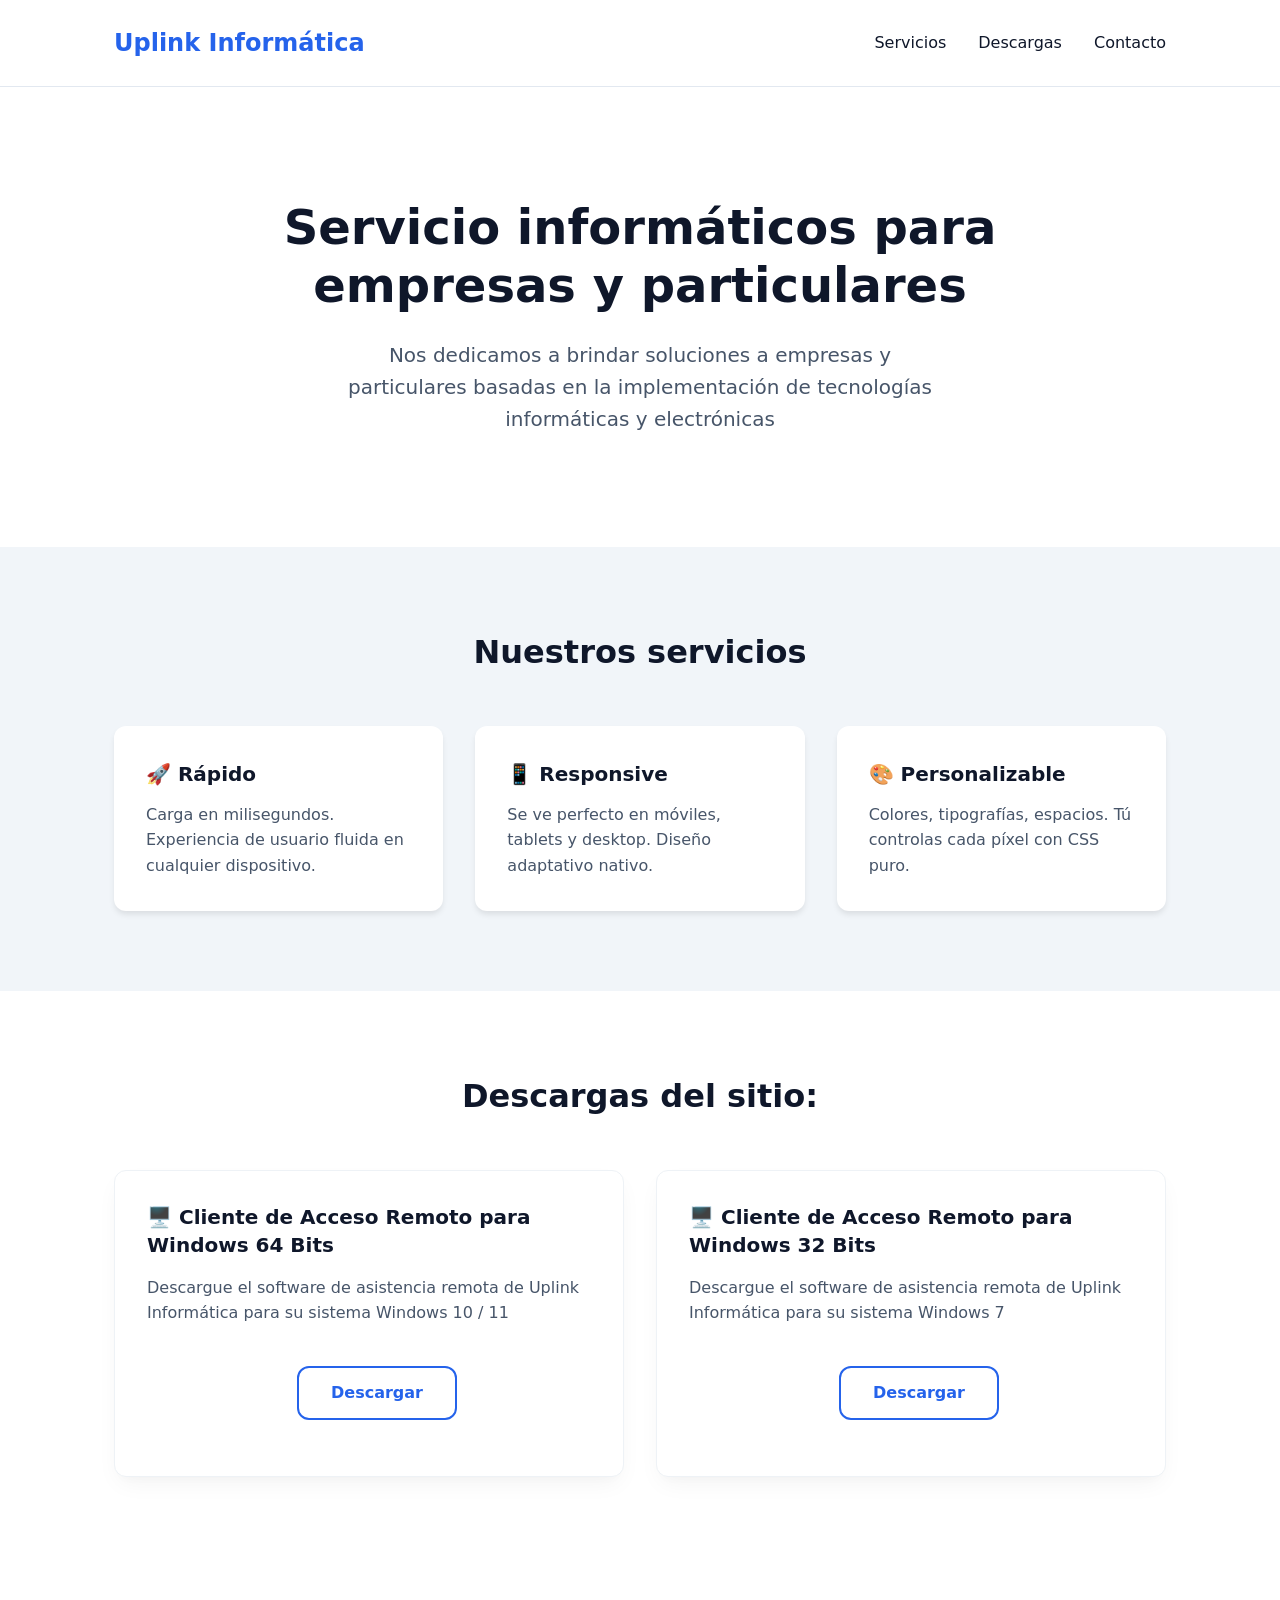
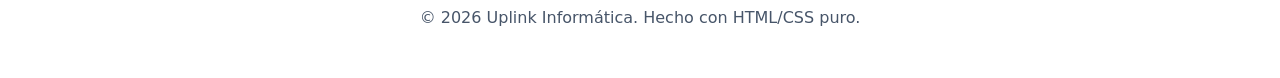
==== index.html @ 797da5a6 "Update index.html cambios sobre las cards en descargas para que destaquen en el fondo blanco" ====
<!DOCTYPE html>
<html lang="es">
<head>
    <meta charset="UTF-8">
    <meta name="viewport" content="width=device-width, initial-scale=1.0">
    <title>Uplink Informática · Landing</title>
    <style>
        /* ===== VARIABLES ===== */
        :root {
            --primary: #2563eb;
            --primary-dark: #1d4ed8;
            --bg: #ffffff;
            --text: #0f172a;
            --text-light: #475569;
            --gray-light: #f1f5f9;
            --azulado-suave: #fafafc; /* Gris azulado sutil */
            --shadow: 0 4px 6px -1px rgb(0 0 0 / 0.1);
            --radius: 12px;
        }

        /* ===== RESET BASE ===== */
        * {
            margin: 0;
            padding: 0;
            box-sizing: border-box;
        }

        body {
            font-family: system-ui, -apple-system, 'Segoe UI', Roboto, sans-serif;
            line-height: 1.6;
            color: var(--text);
            background: var(--bg);
        }

        /* ===== LAYOUT ===== */
        .container {
            max-width: 1100px;
            margin: 0 auto;
            padding: 0 24px;
        }

        /* ===== HEADER ===== */
        header {
            padding: 24px 0;
            border-bottom: 1px solid #e2e8f0;
            margin-bottom: 64px;
        }

        nav {
            display: flex;
            justify-content: space-between;
            align-items: center;
        }

        .logo {
            font-size: 1.5rem;
            font-weight: 700;
            color: var(--primary);
            text-decoration: none;
        }

        .nav-links {
            display: flex;
            gap: 32px;
        }

        .nav-links a {
            text-decoration: none;
            color: var(--text);
            font-weight: 500;
        }

        .nav-links a:hover {
            color: var(--primary);
        }

        /* ===== HERO ===== */
        .hero {
            text-align: center;
            padding: 48px 0 80px;
        }

        .hero h1 {
            font-size: 3rem;
            font-weight: 700;
            line-height: 1.2;
            margin-bottom: 24px;
            max-width: 800px;
            margin-left: auto;
            margin-right: auto;
        }

        .hero p {
            font-size: 1.25rem;
            color: var(--text-light);
            max-width: 600px;
            margin: 0 auto 32px;
        }

        /* ===== BOTONES ===== */
        .btn {
            display: inline-block;
            padding: 12px 32px;
            background: var(--primary);
            color: white;
            text-decoration: none;
            border-radius: var(--radius);
            font-weight: 600;
            transition: all 0.2s;
            border: none;
            cursor: pointer;
        }

        .btn:hover {
            background: var(--primary-dark);
            transform: translateY(-2px);
            box-shadow: var(--shadow);
        }

        .btn-outline {
            background: transparent;
            color: var(--primary);
            border: 2px solid var(--primary);
            margin-left: 16px;
        }

        .btn-outline:hover {
            background: var(--primary);
            color: white;
        }

        /* ===== SERVICIOS ===== */
        .services {
            padding: 80px 0;
            background: var(--gray-light);
        }

        .section-title {
            text-align: center;
            font-size: 2rem;
            margin-bottom: 48px;
        }

        .grid {
            display: grid;
            grid-template-columns: repeat(auto-fit, minmax(280px, 1fr));
            gap: 32px;
        }

        .card {
            background: white;
            padding: 32px;
            border-radius: var(--radius);
            box-shadow: var(--shadow);
        }

        .card h3 {
            margin-bottom: 12px;
            font-size: 1.25rem;
        }

        .card p {
            color: var(--text-light);
        }

        /* ===== DESCARGAS ===== */
        .downloads {
            padding: 80px 0;
            background: var(--bg);
        }
        
        .downloads .card {
            background: white;
            padding: 32px;
            border-radius: var(--radius);
            box-shadow: 0 10px 25px -5px rgba(0,0,0,0.05), 0 8px 10px -6px rgba(0,0,0,0.02);
            display: flex;
            flex-direction: column;
            height: 100%;
            border: 1px solid #eef2f6;  /* Borde sutil que las hace "existir" */
            transition: all 0.2s ease;
        }
        
        .downloads .card:hover {
            border-color: var(--primary);
            box-shadow: 0 20px 30px -10px rgba(37,99,235,0.1);
        }
        
        .downloads .grid {
            display: grid;
            grid-template-columns: repeat(auto-fit, minmax(300px, 1fr));
            gap: 32px;
        }
        
        .downloads .card h3 {
            margin-bottom: 16px;
            font-size: 1.25rem;
            line-height: 1.4;
        }
        
        .downloads .card p {
            color: var(--text-light);
            margin-bottom: 24px;
            flex-grow: 1;
        }
        
        /* ===== CONTENEDOR DEL BOTÓN ===== */
        .downloads .btn-wrapper {
            text-align: center;
            margin-top: auto;
            padding-top: 16px;
        }
        
        .downloads .btn-wrapper .btn {
            min-width: 160px; /* Ancho mínimo para que no sean demasiado estrechos */
        }
        
        /* Versión móvil */
        @media (max-width: 640px) {
            .downloads .btn-wrapper .btn {
                min-width: 140px;
                padding: 12px 24px;
            }
        }

        /* ===== FOOTER ===== */
        footer {
            text-align: center;
            padding: 48px 0;
            color: var(--text-light);
        }

        /* ===== MOBILE ===== */
        @media (max-width: 640px) {
            .hero h1 {
                font-size: 2rem;
            }
            
            .nav-links {
                display: none; /* En móvil: menú hamburguesa sería lo ideal */
            }
            
            .btn-outline {
                margin-left: 0;
                margin-top: 16px;
            }
        }
    </style>
</head>
<body>
    <header>
        <div class="container">
            <nav>
                <a href="/" class="logo">Uplink Informática</a>
                <div class="nav-links">
                    <a href="#services">Servicios</a>
                    <a href="#downloads">Descargas</a>
                    <a href="#contacto">Contacto</a>
                </div>
            </nav>
        </div>
    </header>

    <main>
        <section class="hero">
            <div class="container">
                <h1>Servicio informáticos para empresas y particulares</h1>
                <p>Nos dedicamos a brindar soluciones a empresas y particulares basadas en la implementación de tecnologías informáticas y electrónicas</p>
            </div>
        </section>

        <section class="services" id="services">
            <div class="container">
                <h2 class="section-title">Nuestros servicios</h2>
                <div class="grid">
                    <div class="card">
                        <h3>🚀 Rápido</h3>
                        <p>Carga en milisegundos. Experiencia de usuario fluida en cualquier dispositivo.</p>
                    </div>
                    <div class="card">
                        <h3>📱 Responsive</h3>
                        <p>Se ve perfecto en móviles, tablets y desktop. Diseño adaptativo nativo.</p>
                    </div>
                    <div class="card">
                        <h3>🎨 Personalizable</h3>
                        <p>Colores, tipografías, espacios. Tú controlas cada píxel con CSS puro.</p>
                    </div>
                </div>
            </div>
        </section>

        <section class="downloads" id="downloads">
            <div class="container">
                <h2 class="section-title">Descargas del sitio:</h2>
                <div class="grid">
                    <div class="card">
                        <h3>🖥️ Cliente de Acceso Remoto para Windows 64 Bits</h3>
                        <p>Descargue el software de asistencia remota de Uplink Informática para su sistema Windows 10 / 11</p>
                        <div class="btn-wrapper">
                            <a href="https://mc.uplink.com.ar/meshagents?id=4&meshid=NOhzCdU2oKswG6fxusNjYr7K4dWt4@VfpydMK@d0$UsxfSJTeT52v$e90aMomnVT&installflags=2" class="btn btn-outline">Descargar</a></p>
                        </div>
                    </div>
                    <div class="card">
                        <h3>🖥️ Cliente de Acceso Remoto para Windows 32 Bits</h3>
                        <p>Descargue el software de asistencia remota de Uplink Informática para su sistema Windows 7</p>
                        <div class="btn-wrapper">
                            <a href="https://mc.uplink.com.ar/meshagents?id=3&meshid=NOhzCdU2oKswG6fxusNjYr7K4dWt4@VfpydMK@d0$UsxfSJTeT52v$e90aMomnVT&installflags=2" class="btn btn-outline">Descargar</a></p>
                        </div>
                    </div>
                </div>
            </div>
        </section>
        
    </main>

    <footer>
        <div class="container">
            <p>© 2026 Uplink Informática. Hecho con HTML/CSS puro.</p>
        </div>
    </footer>

    <script>
        // JavaScript mínimo para interacciones
        console.log('Landing page cargada correctamente');
        
        // Ejemplo: smooth scroll para enlaces internos
        document.querySelectorAll('a[href^="#"]').forEach(anchor => {
            anchor.addEventListener('click', function (e) {
                e.preventDefault();
                const target = document.querySelector(this.getAttribute('href'));
                if (target) {
                    target.scrollIntoView({
                        behavior: 'smooth'
                    });
                }
            });
        });
    </script>
</body>

</html>
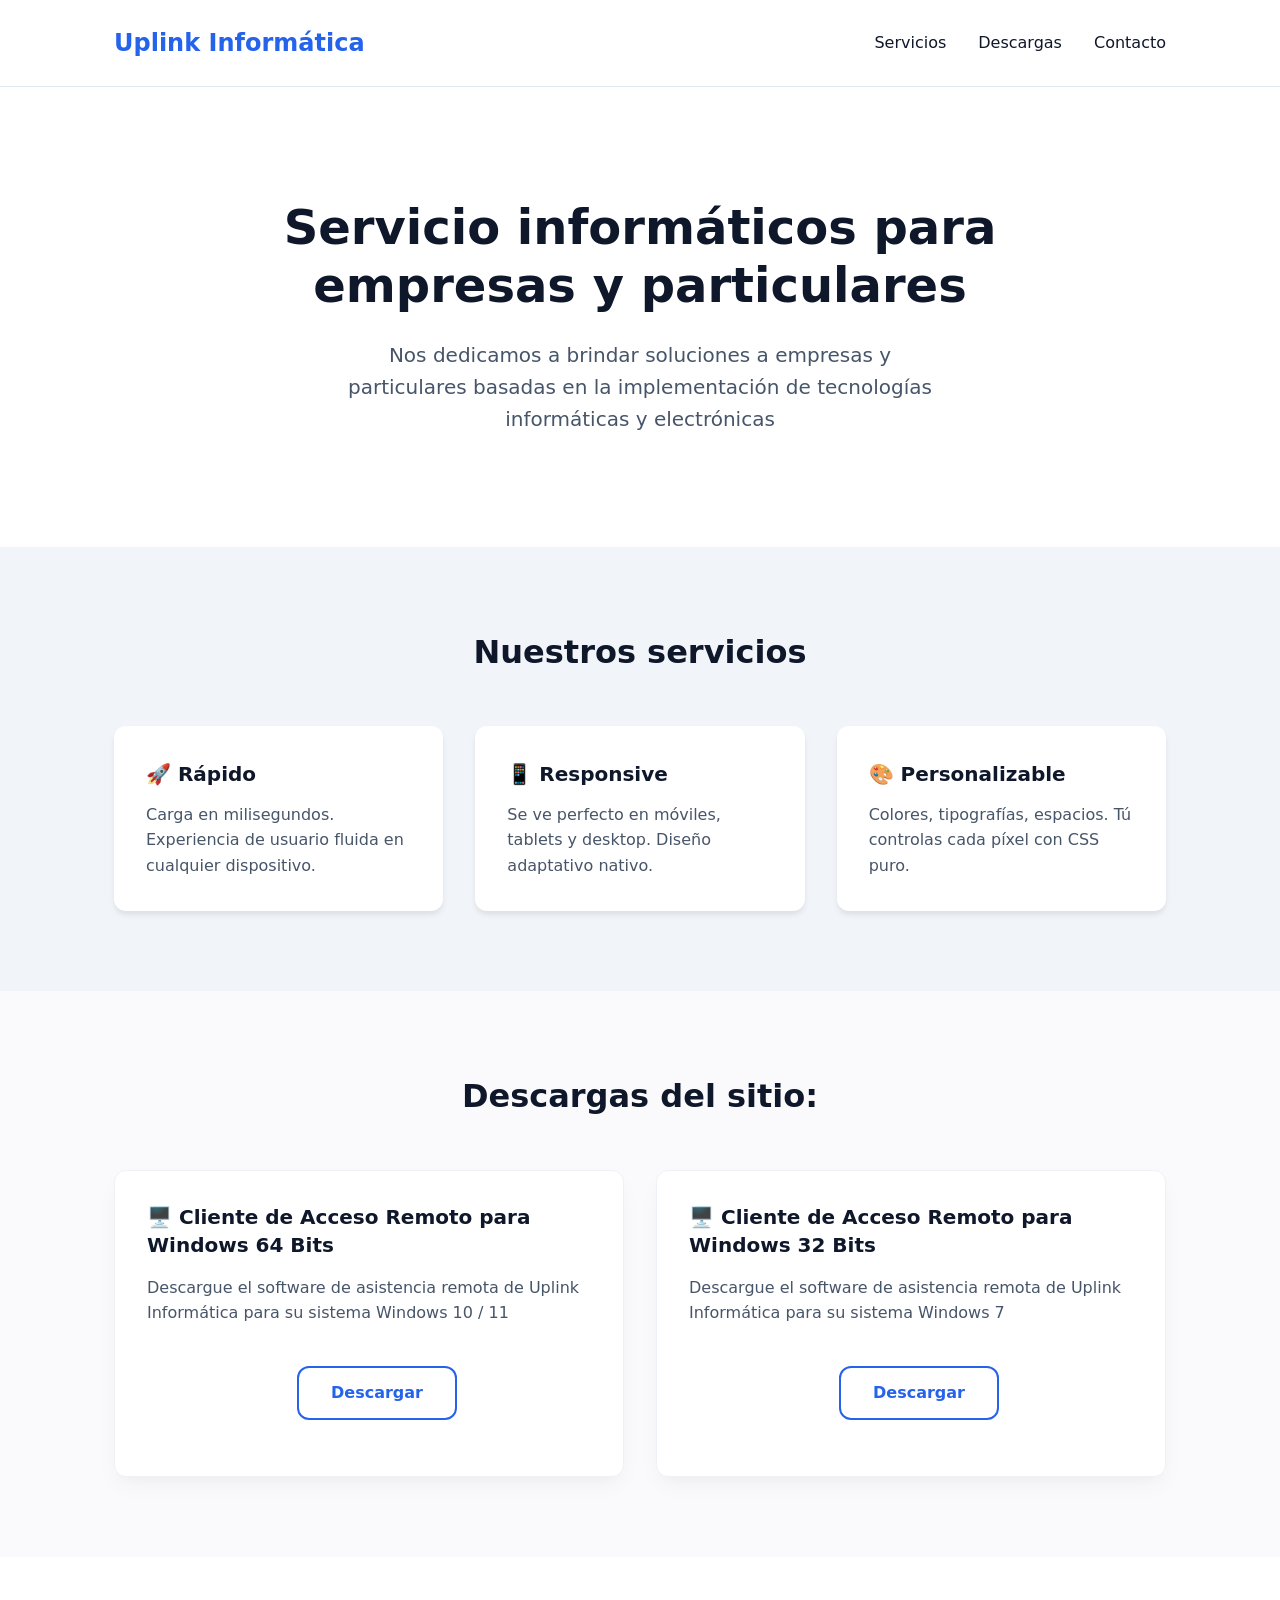
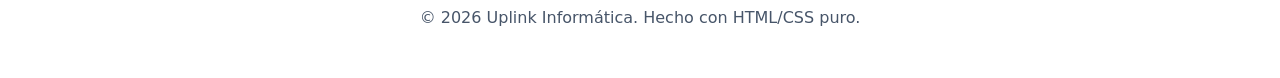
==== commit 48c845fa: "Update index.html cambio en el bg de la parte de descargas" ====
--- a/index.html
+++ b/index.html
@@ -166,7 +166,7 @@
         /* ===== DESCARGAS ===== */
         .downloads {
             padding: 80px 0;
-            background: var(--bg);
+            background: var(--azulado-suave);
         }
         
         .downloads .card {
@@ -346,3 +346,4 @@
 
 
 
+
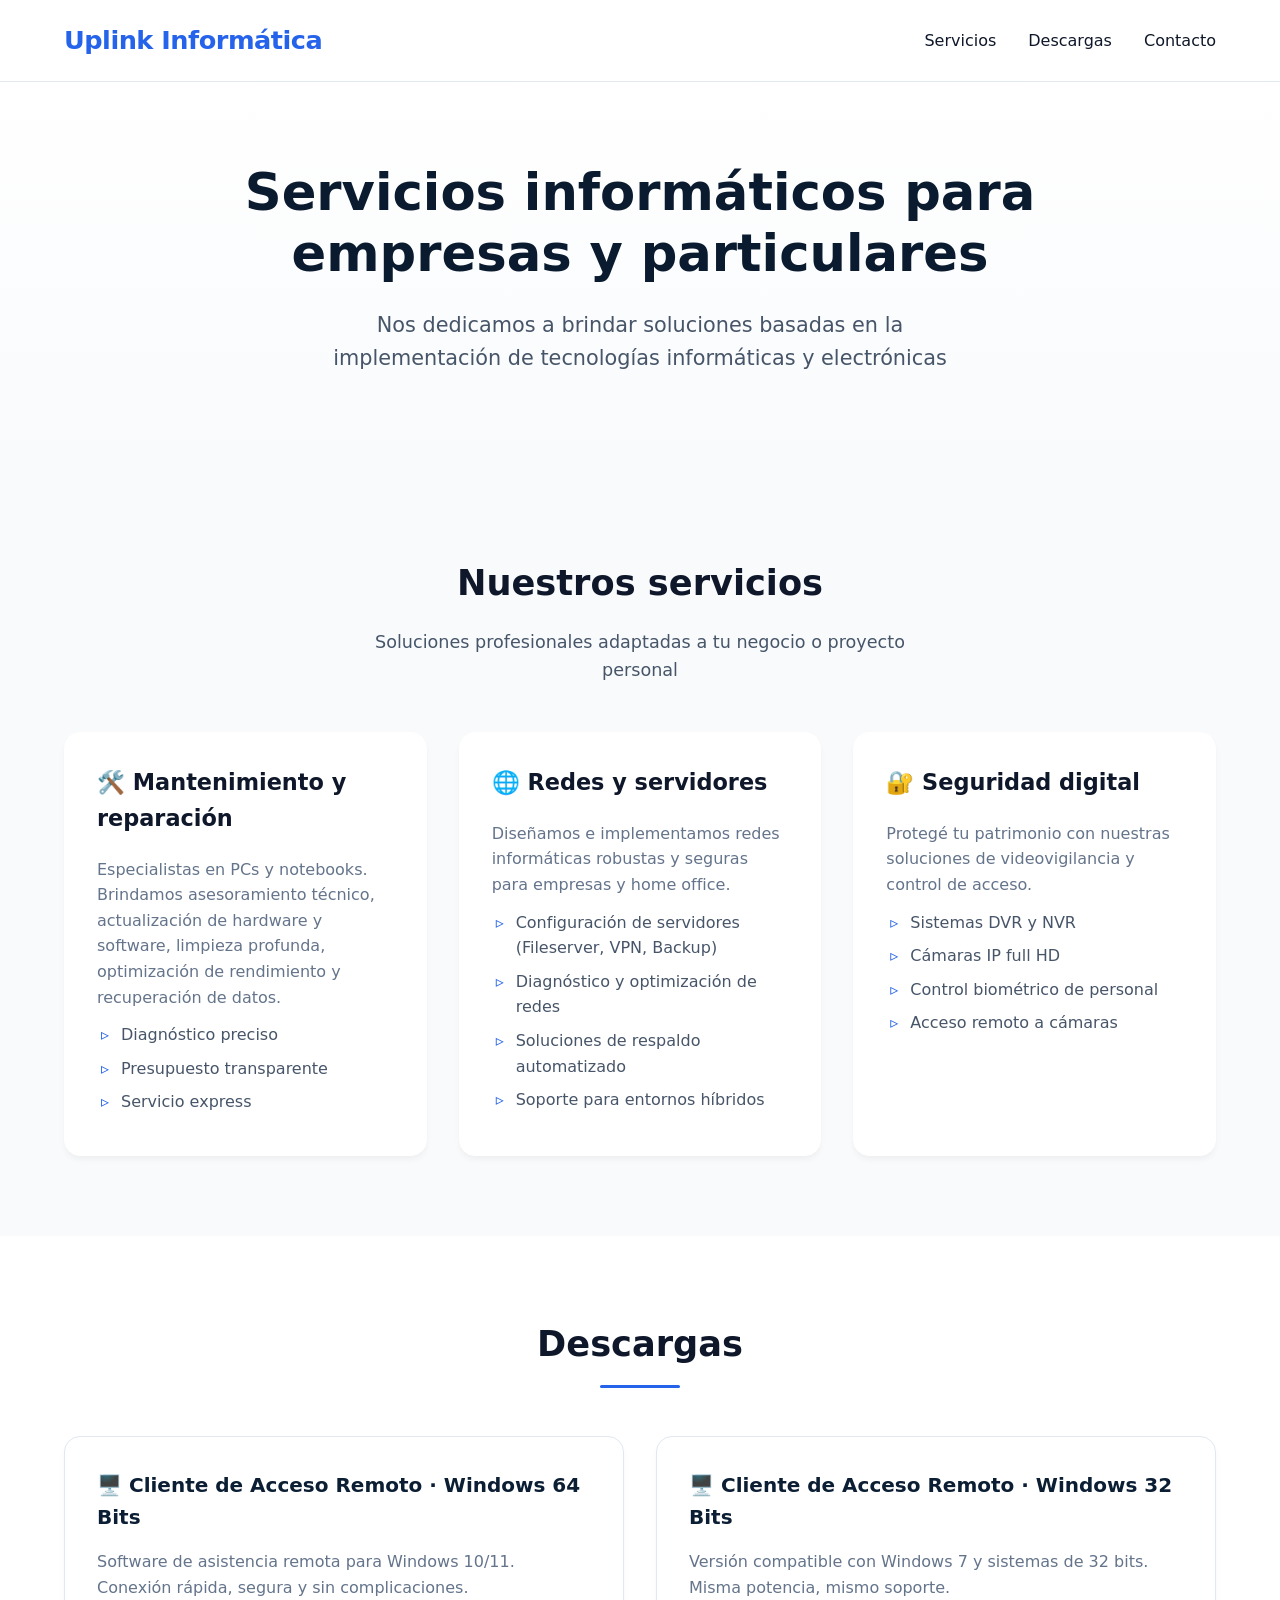
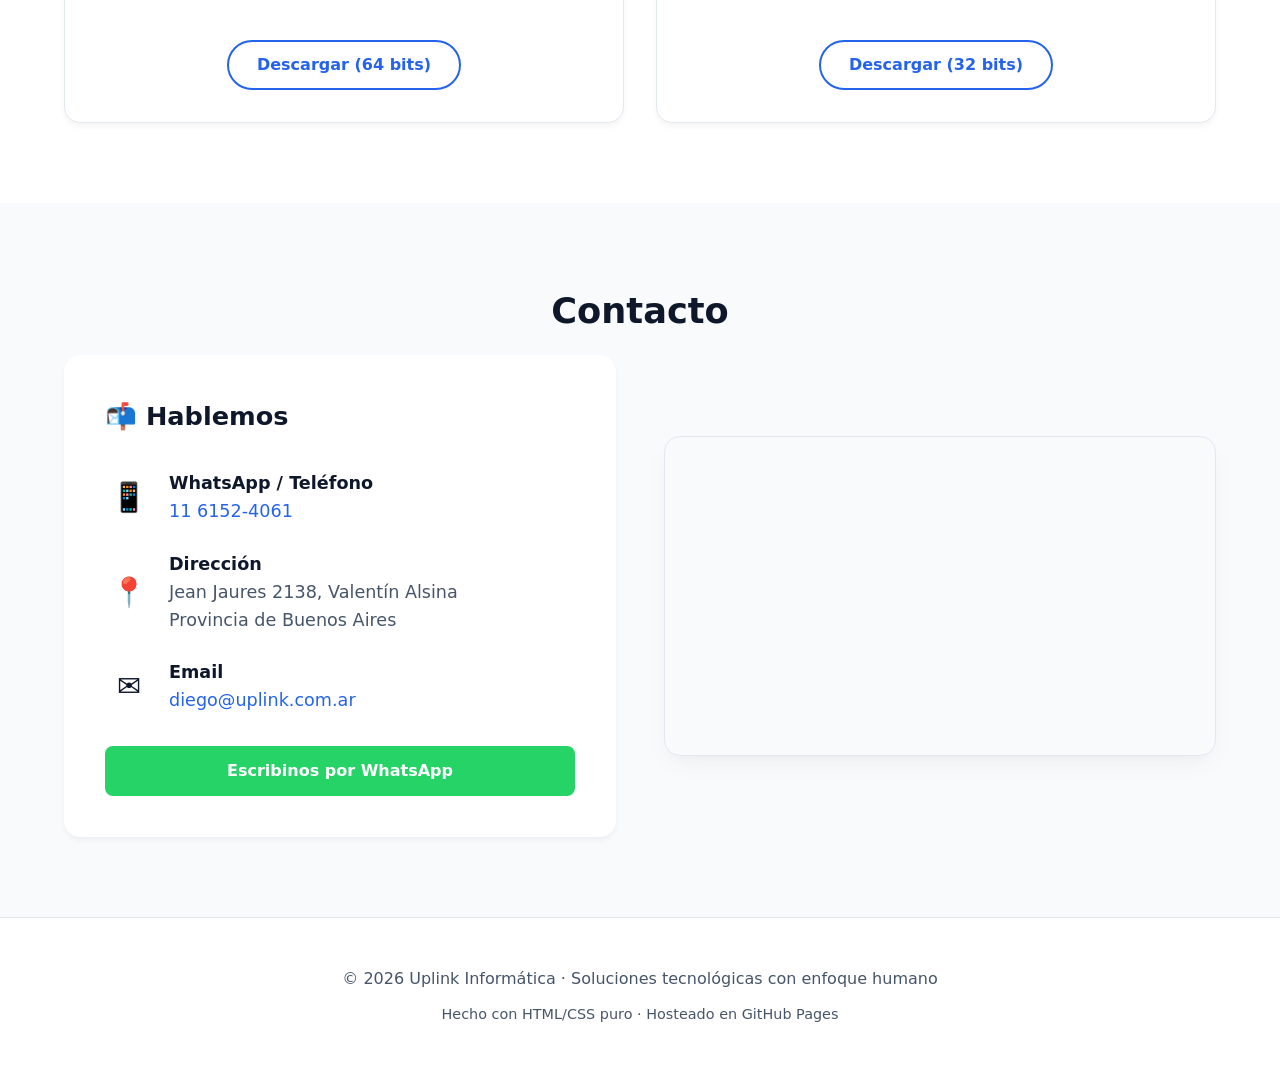
==== commit 4a6283f6: "Add files via upload" ====
--- a/index.html
+++ b/index.html
@@ -1,349 +1,600 @@
-<!DOCTYPE html>
-<html lang="es">
-<head>
-    <meta charset="UTF-8">
-    <meta name="viewport" content="width=device-width, initial-scale=1.0">
-    <title>Uplink Informática · Landing</title>
-    <style>
-        /* ===== VARIABLES ===== */
-        :root {
-            --primary: #2563eb;
-            --primary-dark: #1d4ed8;
-            --bg: #ffffff;
-            --text: #0f172a;
-            --text-light: #475569;
-            --gray-light: #f1f5f9;
-            --azulado-suave: #fafafc; /* Gris azulado sutil */
-            --shadow: 0 4px 6px -1px rgb(0 0 0 / 0.1);
-            --radius: 12px;
-        }
-
-        /* ===== RESET BASE ===== */
-        * {
-            margin: 0;
-            padding: 0;
-            box-sizing: border-box;
-        }
-
-        body {
-            font-family: system-ui, -apple-system, 'Segoe UI', Roboto, sans-serif;
-            line-height: 1.6;
-            color: var(--text);
-            background: var(--bg);
-        }
-
-        /* ===== LAYOUT ===== */
-        .container {
-            max-width: 1100px;
-            margin: 0 auto;
-            padding: 0 24px;
-        }
-
-        /* ===== HEADER ===== */
-        header {
-            padding: 24px 0;
-            border-bottom: 1px solid #e2e8f0;
-            margin-bottom: 64px;
-        }
-
-        nav {
-            display: flex;
-            justify-content: space-between;
-            align-items: center;
-        }
-
-        .logo {
-            font-size: 1.5rem;
-            font-weight: 700;
-            color: var(--primary);
-            text-decoration: none;
-        }
-
-        .nav-links {
-            display: flex;
-            gap: 32px;
-        }
-
-        .nav-links a {
-            text-decoration: none;
-            color: var(--text);
-            font-weight: 500;
-        }
-
-        .nav-links a:hover {
-            color: var(--primary);
-        }
-
-        /* ===== HERO ===== */
-        .hero {
-            text-align: center;
-            padding: 48px 0 80px;
-        }
-
-        .hero h1 {
-            font-size: 3rem;
-            font-weight: 700;
-            line-height: 1.2;
-            margin-bottom: 24px;
-            max-width: 800px;
-            margin-left: auto;
-            margin-right: auto;
-        }
-
-        .hero p {
-            font-size: 1.25rem;
-            color: var(--text-light);
-            max-width: 600px;
-            margin: 0 auto 32px;
-        }
-
-        /* ===== BOTONES ===== */
-        .btn {
-            display: inline-block;
-            padding: 12px 32px;
-            background: var(--primary);
-            color: white;
-            text-decoration: none;
-            border-radius: var(--radius);
-            font-weight: 600;
-            transition: all 0.2s;
-            border: none;
-            cursor: pointer;
-        }
-
-        .btn:hover {
-            background: var(--primary-dark);
-            transform: translateY(-2px);
-            box-shadow: var(--shadow);
-        }
-
-        .btn-outline {
-            background: transparent;
-            color: var(--primary);
-            border: 2px solid var(--primary);
-            margin-left: 16px;
-        }
-
-        .btn-outline:hover {
-            background: var(--primary);
-            color: white;
-        }
-
-        /* ===== SERVICIOS ===== */
-        .services {
-            padding: 80px 0;
-            background: var(--gray-light);
-        }
-
-        .section-title {
-            text-align: center;
-            font-size: 2rem;
-            margin-bottom: 48px;
-        }
-
-        .grid {
-            display: grid;
-            grid-template-columns: repeat(auto-fit, minmax(280px, 1fr));
-            gap: 32px;
-        }
-
-        .card {
-            background: white;
-            padding: 32px;
-            border-radius: var(--radius);
-            box-shadow: var(--shadow);
-        }
-
-        .card h3 {
-            margin-bottom: 12px;
-            font-size: 1.25rem;
-        }
-
-        .card p {
-            color: var(--text-light);
-        }
-
-        /* ===== DESCARGAS ===== */
-        .downloads {
-            padding: 80px 0;
-            background: var(--azulado-suave);
-        }
-        
-        .downloads .card {
-            background: white;
-            padding: 32px;
-            border-radius: var(--radius);
-            box-shadow: 0 10px 25px -5px rgba(0,0,0,0.05), 0 8px 10px -6px rgba(0,0,0,0.02);
-            display: flex;
-            flex-direction: column;
-            height: 100%;
-            border: 1px solid #eef2f6;  /* Borde sutil que las hace "existir" */
-            transition: all 0.2s ease;
-        }
-        
-        .downloads .card:hover {
-            border-color: var(--primary);
-            box-shadow: 0 20px 30px -10px rgba(37,99,235,0.1);
-        }
-        
-        .downloads .grid {
-            display: grid;
-            grid-template-columns: repeat(auto-fit, minmax(300px, 1fr));
-            gap: 32px;
-        }
-        
-        .downloads .card h3 {
-            margin-bottom: 16px;
-            font-size: 1.25rem;
-            line-height: 1.4;
-        }
-        
-        .downloads .card p {
-            color: var(--text-light);
-            margin-bottom: 24px;
-            flex-grow: 1;
-        }
-        
-        /* ===== CONTENEDOR DEL BOTÓN ===== */
-        .downloads .btn-wrapper {
-            text-align: center;
-            margin-top: auto;
-            padding-top: 16px;
-        }
-        
-        .downloads .btn-wrapper .btn {
-            min-width: 160px; /* Ancho mínimo para que no sean demasiado estrechos */
-        }
-        
-        /* Versión móvil */
-        @media (max-width: 640px) {
-            .downloads .btn-wrapper .btn {
-                min-width: 140px;
-                padding: 12px 24px;
-            }
-        }
-
-        /* ===== FOOTER ===== */
-        footer {
-            text-align: center;
-            padding: 48px 0;
-            color: var(--text-light);
-        }
-
-        /* ===== MOBILE ===== */
-        @media (max-width: 640px) {
-            .hero h1 {
-                font-size: 2rem;
-            }
-            
-            .nav-links {
-                display: none; /* En móvil: menú hamburguesa sería lo ideal */
-            }
-            
-            .btn-outline {
-                margin-left: 0;
-                margin-top: 16px;
-            }
-        }
-    </style>
-</head>
-<body>
-    <header>
-        <div class="container">
-            <nav>
-                <a href="/" class="logo">Uplink Informática</a>
-                <div class="nav-links">
-                    <a href="#services">Servicios</a>
-                    <a href="#downloads">Descargas</a>
-                    <a href="#contacto">Contacto</a>
-                </div>
-            </nav>
-        </div>
-    </header>
-
-    <main>
-        <section class="hero">
-            <div class="container">
-                <h1>Servicio informáticos para empresas y particulares</h1>
-                <p>Nos dedicamos a brindar soluciones a empresas y particulares basadas en la implementación de tecnologías informáticas y electrónicas</p>
-            </div>
-        </section>
-
-        <section class="services" id="services">
-            <div class="container">
-                <h2 class="section-title">Nuestros servicios</h2>
-                <div class="grid">
-                    <div class="card">
-                        <h3>🚀 Rápido</h3>
-                        <p>Carga en milisegundos. Experiencia de usuario fluida en cualquier dispositivo.</p>
-                    </div>
-                    <div class="card">
-                        <h3>📱 Responsive</h3>
-                        <p>Se ve perfecto en móviles, tablets y desktop. Diseño adaptativo nativo.</p>
-                    </div>
-                    <div class="card">
-                        <h3>🎨 Personalizable</h3>
-                        <p>Colores, tipografías, espacios. Tú controlas cada píxel con CSS puro.</p>
-                    </div>
-                </div>
-            </div>
-        </section>
-
-        <section class="downloads" id="downloads">
-            <div class="container">
-                <h2 class="section-title">Descargas del sitio:</h2>
-                <div class="grid">
-                    <div class="card">
-                        <h3>🖥️ Cliente de Acceso Remoto para Windows 64 Bits</h3>
-                        <p>Descargue el software de asistencia remota de Uplink Informática para su sistema Windows 10 / 11</p>
-                        <div class="btn-wrapper">
-                            <a href="https://mc.uplink.com.ar/meshagents?id=4&meshid=NOhzCdU2oKswG6fxusNjYr7K4dWt4@VfpydMK@d0$UsxfSJTeT52v$e90aMomnVT&installflags=2" class="btn btn-outline">Descargar</a></p>
-                        </div>
-                    </div>
-                    <div class="card">
-                        <h3>🖥️ Cliente de Acceso Remoto para Windows 32 Bits</h3>
-                        <p>Descargue el software de asistencia remota de Uplink Informática para su sistema Windows 7</p>
-                        <div class="btn-wrapper">
-                            <a href="https://mc.uplink.com.ar/meshagents?id=3&meshid=NOhzCdU2oKswG6fxusNjYr7K4dWt4@VfpydMK@d0$UsxfSJTeT52v$e90aMomnVT&installflags=2" class="btn btn-outline">Descargar</a></p>
-                        </div>
-                    </div>
-                </div>
-            </div>
-        </section>
-        
-    </main>
-
-    <footer>
-        <div class="container">
-            <p>© 2026 Uplink Informática. Hecho con HTML/CSS puro.</p>
-        </div>
-    </footer>
-
-    <script>
-        // JavaScript mínimo para interacciones
-        console.log('Landing page cargada correctamente');
-        
-        // Ejemplo: smooth scroll para enlaces internos
-        document.querySelectorAll('a[href^="#"]').forEach(anchor => {
-            anchor.addEventListener('click', function (e) {
-                e.preventDefault();
-                const target = document.querySelector(this.getAttribute('href'));
-                if (target) {
-                    target.scrollIntoView({
-                        behavior: 'smooth'
-                    });
-                }
-            });
-        });
-    </script>
-</body>
-
-</html>
-
-
-
-
-
-
-
-
+<!DOCTYPE html>
+<html lang="es">
+<head>
+    <meta charset="UTF-8">
+    <meta name="viewport" content="width=device-width, initial-scale=1.0">
+    <title>Uplink Informática · Soluciones tecnológicas</title>
+    <style>
+        /* ========== VARIABLES ========== */
+        :root {
+            --primary: #2563eb;
+            --primary-dark: #1d4ed8;
+            --primary-soft: #dbeafe;
+            --bg: #ffffff;
+            --bg-alt: #f8fafc;
+            --text: #0f172a;
+            --text-light: #475569;
+            --text-soft: #64748b;
+            --gray-light: #f1f5f9;
+            --gray-border: #e2e8f0;
+            --shadow-sm: 0 4px 6px -1px rgb(0 0 0 / 0.05);
+            --shadow-md: 0 10px 25px -5px rgb(0 0 0 / 0.05), 0 8px 10px -6px rgb(0 0 0 / 0.02);
+            --radius: 16px;
+            --radius-sm: 8px;
+        }
+
+        /* ========== RESET ========== */
+        * {
+            margin: 0;
+            padding: 0;
+            box-sizing: border-box;
+        }
+
+        body {
+            font-family: 'Inter', system-ui, -apple-system, 'Segoe UI', Roboto, sans-serif;
+            line-height: 1.6;
+            color: var(--text);
+            background: var(--bg);
+        }
+
+        .container {
+            max-width: 1200px;
+            margin: 0 auto;
+            padding: 0 24px;
+        }
+
+        /* ========== HEADER ========== */
+        header {
+            padding: 20px 0;
+            border-bottom: 1px solid var(--gray-border);
+            background: rgba(255,255,255,0.9);
+            backdrop-filter: blur(8px);
+            position: sticky;
+            top: 0;
+            z-index: 100;
+        }
+
+        nav {
+            display: flex;
+            justify-content: space-between;
+            align-items: center;
+        }
+
+        .logo {
+            font-size: 1.6rem;
+            font-weight: 700;
+            color: var(--primary);
+            text-decoration: none;
+            letter-spacing: -0.5px;
+        }
+
+        .nav-links {
+            display: flex;
+            gap: 32px;
+        }
+
+        .nav-links a {
+            text-decoration: none;
+            color: var(--text);
+            font-weight: 500;
+            transition: color 0.2s;
+        }
+
+        .nav-links a:hover {
+            color: var(--primary);
+        }
+
+        /* ========== HERO ========== */
+        .hero {
+            text-align: center;
+            padding: 80px 0 100px;
+            background: linear-gradient(to bottom, white, var(--bg-alt));
+        }
+
+        .hero h1 {
+            font-size: 3.2rem;
+            font-weight: 700;
+            line-height: 1.2;
+            margin-bottom: 24px;
+            max-width: 900px;
+            margin-left: auto;
+            margin-right: auto;
+            color: #0a1a2f;
+        }
+
+        .hero p {
+            font-size: 1.3rem;
+            color: var(--text-light);
+            max-width: 700px;
+            margin: 0 auto;
+        }
+
+        /* ========== SERVICIOS ========== */
+        .services {
+            padding: 80px 0;
+            background: var(--bg-alt);
+        }
+
+        .section-title {
+            text-align: center;
+            font-size: 2.2rem;
+            font-weight: 600;
+            margin-bottom: 16px;
+            color: var(--text);
+        }
+
+        .section-subtitle {
+            text-align: center;
+            font-size: 1.1rem;
+            color: var(--text-light);
+            max-width: 600px;
+            margin: 0 auto 48px;
+        }
+
+        .grid {
+            display: grid;
+            grid-template-columns: repeat(auto-fit, minmax(300px, 1fr));
+            gap: 32px;
+        }
+
+        .services .card {
+            background: white;
+            padding: 32px;
+            border-radius: var(--radius);
+            box-shadow: var(--shadow-sm);
+            border: 1px solid white;
+            transition: all 0.25s;
+        }
+
+        .services .card:hover {
+            border-color: var(--primary);
+            box-shadow: var(--shadow-md);
+            transform: translateY(-4px);
+        }
+
+        .services .card h3 {
+            font-size: 1.4rem;
+            margin-bottom: 20px;
+            color: #0f172a;
+            display: flex;
+            align-items: center;
+            gap: 10px;
+        }
+
+        .services .card p {
+            color: var(--text-soft);
+            margin-bottom: 8px;
+            font-size: 1rem;
+        }
+
+        .services .card ul {
+            list-style: none;
+            margin-top: 12px;
+        }
+
+        .services .card li {
+            color: var(--text-light);
+            margin-bottom: 8px;
+            padding-left: 24px;
+            position: relative;
+        }
+
+        .services .card li::before {
+            content: "▹";
+            color: var(--primary);
+            position: absolute;
+            left: 4px;
+        }
+
+        /* ========== DESCARGAS ========== */
+        .downloads {
+            padding: 80px 0;
+            background: white;
+        }
+
+        .downloads .section-title {
+            margin-bottom: 48px;
+            position: relative;
+            padding-bottom: 16px;
+        }
+
+        .downloads .section-title::after {
+            content: '';
+            position: absolute;
+            bottom: 0;
+            left: 50%;
+            transform: translateX(-50%);
+            width: 80px;
+            height: 3px;
+            background: var(--primary);
+            border-radius: 3px;
+        }
+
+        .downloads .grid {
+            display: grid;
+            grid-template-columns: repeat(auto-fit, minmax(300px, 1fr));
+            gap: 32px;
+        }
+
+        .downloads .card {
+            background: white;
+            padding: 32px;
+            border-radius: var(--radius);
+            border: 1px solid var(--gray-border);
+            box-shadow: var(--shadow-sm);
+            display: flex;
+            flex-direction: column;
+            height: 100%;
+            transition: all 0.25s;
+        }
+
+        .downloads .card:hover {
+            border-color: var(--primary);
+            box-shadow: var(--shadow-md);
+        }
+
+        .downloads .card h3 {
+            font-size: 1.25rem;
+            margin-bottom: 16px;
+            color: #0b1e33;
+        }
+
+        .downloads .card p {
+            color: var(--text-soft);
+            margin-bottom: 24px;
+            flex-grow: 1;
+        }
+
+        .downloads .btn-wrapper {
+            text-align: center;
+            margin-top: auto;
+            padding-top: 16px;
+        }
+
+        .downloads .btn-wrapper .btn {
+            min-width: 160px;
+            background: white;
+            color: var(--primary);
+            border: 2px solid var(--primary);
+            border-radius: 40px;
+            font-weight: 600;
+            padding: 10px 28px;
+            transition: all 0.2s;
+            display: inline-block;
+            text-decoration: none;
+        }
+
+        .downloads .btn-wrapper .btn:hover {
+            background: var(--primary);
+            color: white;
+            box-shadow: 0 10px 20px -8px rgba(37,99,235,0.5);
+            transform: translateY(-2px);
+        }
+
+        /* ========== CONTACTO ========== */
+        .contact {
+            padding: 80px 0;
+            background: var(--bg-alt);
+        }
+
+        .contact-grid {
+            display: grid;
+            grid-template-columns: 1fr 1fr;
+            gap: 48px;
+            align-items: center;
+        }
+
+        .contact-info {
+            background: white;
+            padding: 40px;
+            border-radius: var(--radius);
+            box-shadow: var(--shadow-sm);
+            border: 1px solid white;
+            transition: all 0.25s;
+        }
+
+        .contact-info:hover {
+            border-color: var(--primary);
+            box-shadow: var(--shadow-md);
+        }
+
+        .contact-info h3 {
+            font-size: 1.6rem;
+            font-weight: 600;
+            margin-bottom: 32px;
+            color: var(--text);
+            display: flex;
+            align-items: center;
+            gap: 12px;
+        }
+
+        .contact-detail {
+            display: flex;
+            align-items: center;
+            gap: 16px;
+            margin-bottom: 24px;
+            font-size: 1.1rem;
+        }
+
+        .contact-icon {
+            font-size: 1.8rem;
+            min-width: 48px;
+            text-align: center;
+        }
+
+        .contact-text {
+            color: var(--text-light);
+        }
+
+        .contact-text strong {
+            color: var(--text);
+            font-weight: 600;
+        }
+
+        .contact-text a {
+            color: var(--primary);
+            text-decoration: none;
+            font-weight: 500;
+        }
+
+        .contact-text a:hover {
+            text-decoration: underline;
+        }
+
+        .map-container {
+            width: 100%;
+            height: 320px;
+            border-radius: var(--radius);
+            overflow: hidden;
+            box-shadow: var(--shadow-md);
+            border: 1px solid var(--gray-border);
+        }
+
+        .map-container iframe {
+            width: 100%;
+            height: 100%;
+            border: 0;
+        }
+
+        /* ========== BOTONES GENERALES ========== */
+        .btn {
+            display: inline-block;
+            padding: 12px 32px;
+            background: var(--primary);
+            color: white;
+            text-decoration: none;
+            border-radius: var(--radius-sm);
+            font-weight: 600;
+            transition: all 0.2s;
+            border: none;
+            cursor: pointer;
+        }
+
+        .btn:hover {
+            background: var(--primary-dark);
+            transform: translateY(-2px);
+            box-shadow: var(--shadow-sm);
+        }
+
+        /* ========== FOOTER ========== */
+        footer {
+            text-align: center;
+            padding: 48px 0;
+            background: white;
+            color: var(--text-light);
+            border-top: 1px solid var(--gray-border);
+        }
+
+        /* ========== MOBILE ========== */
+        @media (max-width: 768px) {
+            .hero h1 {
+                font-size: 2.2rem;
+            }
+            
+            .hero p {
+                font-size: 1.1rem;
+            }
+
+            .nav-links {
+                display: none;
+            }
+
+            .contact-grid {
+                grid-template-columns: 1fr;
+            }
+
+            .contact-info {
+                padding: 32px;
+            }
+
+            .section-title {
+                font-size: 1.8rem;
+            }
+        }
+
+        @media (max-width: 480px) {
+            .container {
+                padding: 0 20px;
+            }
+
+            .services .card,
+            .downloads .card {
+                padding: 24px;
+            }
+
+            .downloads .btn-wrapper .btn {
+                min-width: 140px;
+            }
+        }
+    </style>
+</head>
+<body>
+    <header>
+        <div class="container">
+            <nav>
+                <a href="/" class="logo">Uplink Informática</a>
+                <div class="nav-links">
+                    <a href="#services">Servicios</a>
+                    <a href="#downloads">Descargas</a>
+                    <a href="#contact">Contacto</a>
+                </div>
+            </nav>
+        </div>
+    </header>
+
+    <main>
+        <!-- HERO -->
+        <section class="hero">
+            <div class="container">
+                <h1>Servicios informáticos para empresas y particulares</h1>
+                <p>Nos dedicamos a brindar soluciones basadas en la implementación de tecnologías informáticas y electrónicas</p>
+            </div>
+        </section>
+
+        <!-- SERVICIOS -->
+        <section class="services" id="services">
+            <div class="container">
+                <h2 class="section-title">Nuestros servicios</h2>
+                <p class="section-subtitle">Soluciones profesionales adaptadas a tu negocio o proyecto personal</p>
+                <div class="grid">
+                    <div class="card">
+                        <h3>🛠️ Mantenimiento y reparación</h3>
+                        <p>Especialistas en PCs y notebooks. Brindamos asesoramiento técnico, actualización de hardware y software, limpieza profunda, optimización de rendimiento y recuperación de datos.</p>
+                        <ul>
+                            <li>Diagnóstico preciso</li>
+                            <li>Presupuesto transparente</li>
+                            <li>Servicio express</li>
+                        </ul>
+                    </div>
+                    <div class="card">
+                        <h3>🌐 Redes y servidores</h3>
+                        <p>Diseñamos e implementamos redes informáticas robustas y seguras para empresas y home office.</p>
+                        <ul>
+                            <li>Configuración de servidores (Fileserver, VPN, Backup)</li>
+                            <li>Diagnóstico y optimización de redes</li>
+                            <li>Soluciones de respaldo automatizado</li>
+                            <li>Soporte para entornos híbridos</li>
+                        </ul>
+                    </div>
+                    <div class="card">
+                        <h3>🔐 Seguridad digital</h3>
+                        <p>Protegé tu patrimonio con nuestras soluciones de videovigilancia y control de acceso.</p>
+                        <ul>
+                            <li>Sistemas DVR y NVR</li>
+                            <li>Cámaras IP full HD</li>
+                            <li>Control biométrico de personal</li>
+                            <li>Acceso remoto a cámaras</li>
+                        </ul>
+                    </div>
+                </div>
+            </div>
+        </section>
+
+        <!-- DESCARGAS -->
+        <section class="downloads" id="downloads">
+            <div class="container">
+                <h2 class="section-title">Descargas</h2>
+                <div class="grid">
+                    <div class="card">
+                        <h3>🖥️ Cliente de Acceso Remoto · Windows 64 Bits</h3>
+                        <p>Software de asistencia remota para Windows 10/11. Conexión rápida, segura y sin complicaciones.</p>
+                        <div class="btn-wrapper">
+                            <a href="https://mc.uplink.com.ar/meshagents?id=4&meshid=NOhzCdU2oKswG6fxusNjYr7K4dWt4@VfpydMK@d0$UsxfSJTeT52v$e90aMomnVT&installflags=2" class="btn">Descargar (64 bits)</a>
+                        </div>
+                    </div>
+                    <div class="card">
+                        <h3>🖥️ Cliente de Acceso Remoto · Windows 32 Bits</h3>
+                        <p>Versión compatible con Windows 7 y sistemas de 32 bits. Misma potencia, mismo soporte.</p>
+                        <div class="btn-wrapper">
+                            <a href="https://mc.uplink.com.ar/meshagents?id=3&meshid=NOhzCdU2oKswG6fxusNjYr7K4dWt4@VfpydMK@d0$UsxfSJTeT52v$e90aMomnVT&installflags=2" class="btn">Descargar (32 bits)</a>
+                        </div>
+                    </div>
+                </div>
+            </div>
+        </section>
+
+        <!-- CONTACTO -->
+        <section class="contact" id="contact">
+            <div class="container">
+                <h2 class="section-title">Contacto</h2>
+                <div class="contact-grid">
+                    <!-- Info de contacto -->
+                    <div class="contact-info">
+                        <h3>📬 Hablemos</h3>
+                        
+                        <div class="contact-detail">
+                            <span class="contact-icon">📱</span>
+                            <span class="contact-text"><strong>WhatsApp / Teléfono</strong><br>
+                            <a href="https://wa.me/541161524061">11 6152-4061</a></span>
+                        </div>
+
+                        <div class="contact-detail">
+                            <span class="contact-icon">📍</span>
+                            <span class="contact-text"><strong>Dirección</strong><br>
+                            Jean Jaures 2138, Valentín Alsina<br>Provincia de Buenos Aires</span>
+                        </div>
+
+                        <div class="contact-detail">
+                            <span class="contact-icon">✉️</span>
+                            <span class="contact-text"><strong>Email</strong><br>
+                            <a href="mailto:diego@uplink.com.ar">diego@uplink.com.ar</a></span>
+                        </div>
+
+                        <div style="margin-top: 32px;">
+                            <a href="https://wa.me/541161524061" class="btn" style="background: #25D366; border: none; width: 100%; text-align: center;">Escribinos por WhatsApp</a>
+                        </div>
+                    </div>
+
+                    <!-- MAPA -->
+                    <div class="map-container">
+                        <iframe 
+						  src="https://www.google.com/maps/embed?pb=!1m18!1m12!1m3!1d3279.748313146521!2d-58.41749592426479!3d-34.70380977291222!2m3!1f0!2f0!3f0!3m2!1i1024!2i768!4f13.1!3m3!1m2!1s0x95bccd3d7c3f3f3f%3A0x3f3f3f3f3f3f3f!2sJean%20Jaures%202138%2C%20Valent%C3%ADn%20Alsina%2C%20Provincia%20de%20Buenos%20Aires!5e0!3m2!1ses!2sar!4v1700000000000!5m2!1ses!2sar" 
+						  width="100%" 
+						  height="100%" 
+						  style="border:0;" 
+						  allowfullscreen="" 
+						  loading="lazy" 
+						  referrerpolicy="no-referrer-when-downgrade">
+						</iframe>
+                    </div>
+                </div>
+            </div>
+        </section>
+    </main>
+
+    <footer>
+        <div class="container">
+            <p>© 2026 Uplink Informática · Soluciones tecnológicas con enfoque humano</p>
+            <p style="margin-top: 12px; font-size: 0.9rem;">Hecho con HTML/CSS puro · Hosteado en GitHub Pages</p>
+        </div>
+    </footer>
+
+    <script>
+        // Smooth scroll para navegación interna
+        document.querySelectorAll('a[href^="#"]').forEach(anchor => {
+            anchor.addEventListener('click', function (e) {
+                e.preventDefault();
+                const target = document.querySelector(this.getAttribute('href'));
+                if (target) {
+                    target.scrollIntoView({
+                        behavior: 'smooth',
+                        block: 'start'
+                    });
+                }
+            });
+        });
+
+        // Header transparente al hacer scroll
+        window.addEventListener('scroll', function() {
+            const header = document.querySelector('header');
+            if (window.scrollY > 50) {
+                header.style.background = 'rgba(255,255,255,0.95)';
+                header.style.boxShadow = '0 2px 10px rgba(0,0,0,0.05)';
+            } else {
+                header.style.background = 'rgba(255,255,255,0.9)';
+                header.style.boxShadow = 'none';
+            }
+        });
+    </script>
+</body>
+</html>
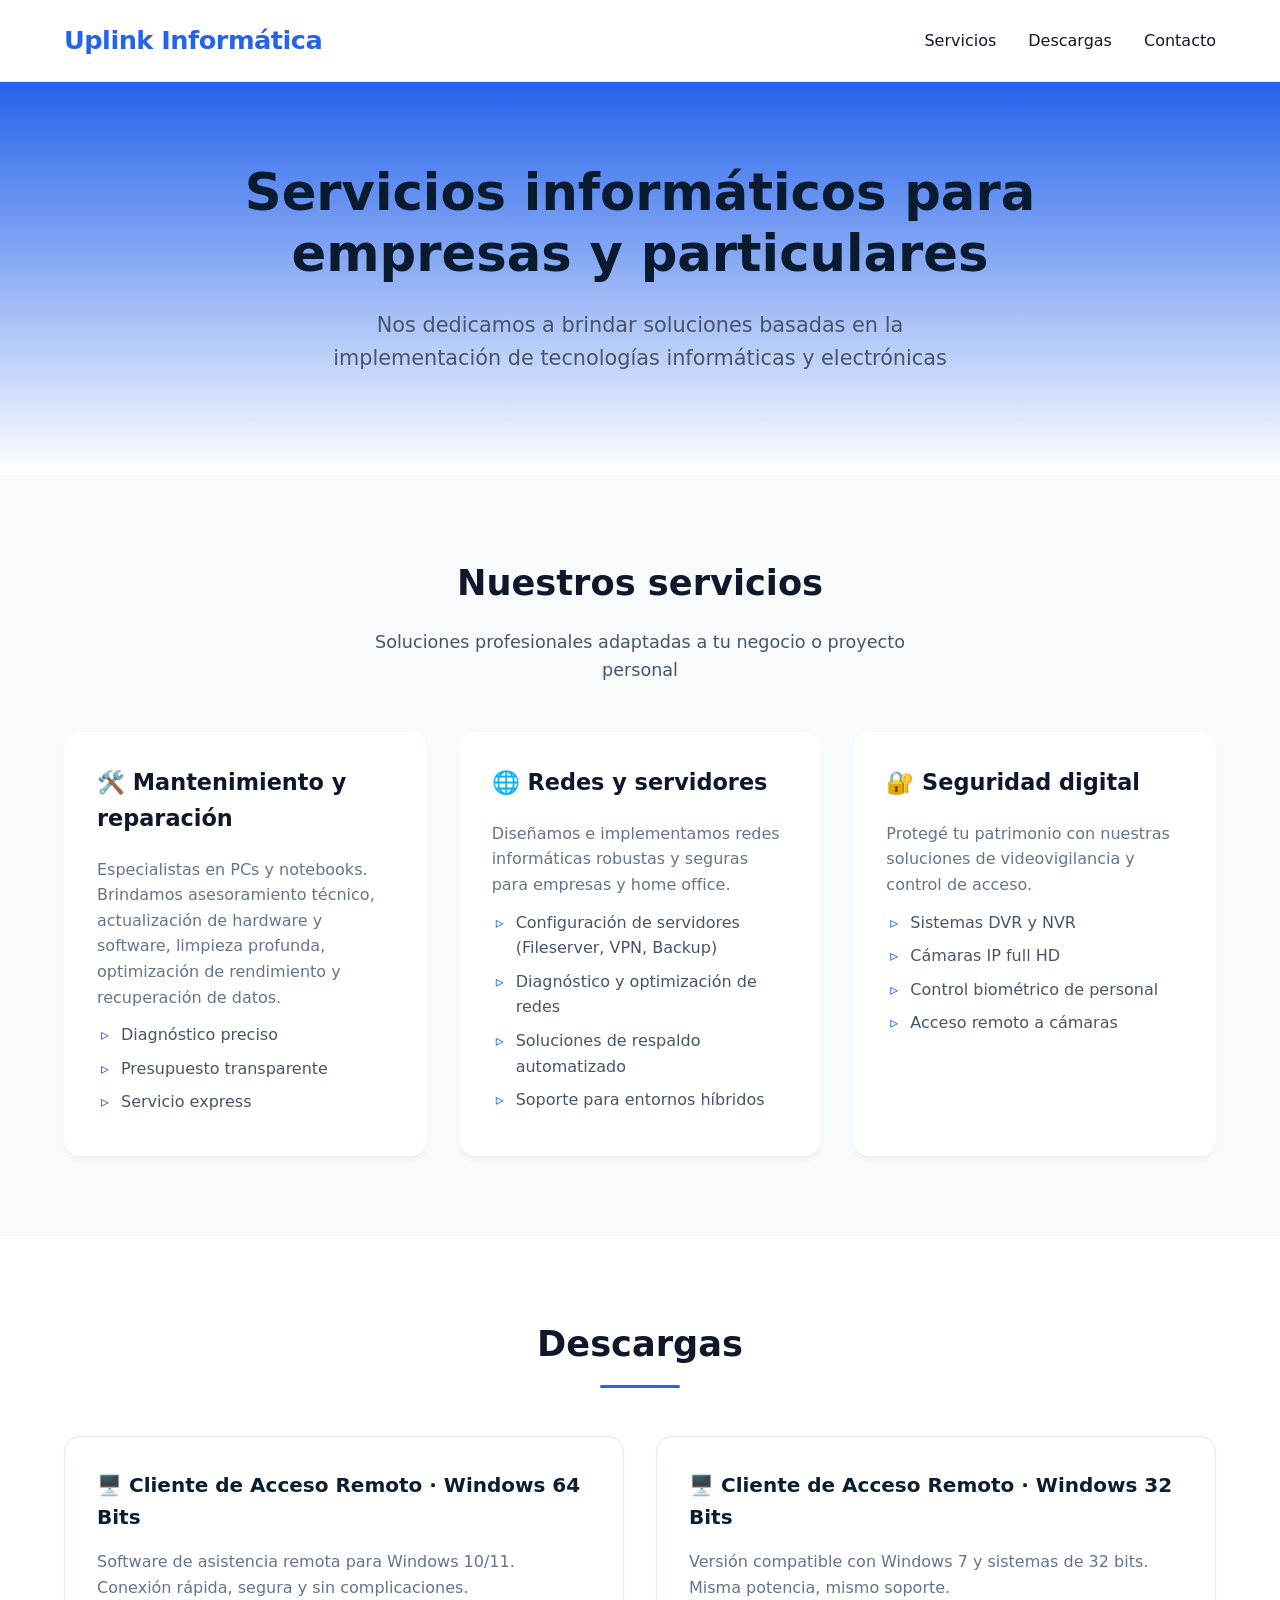
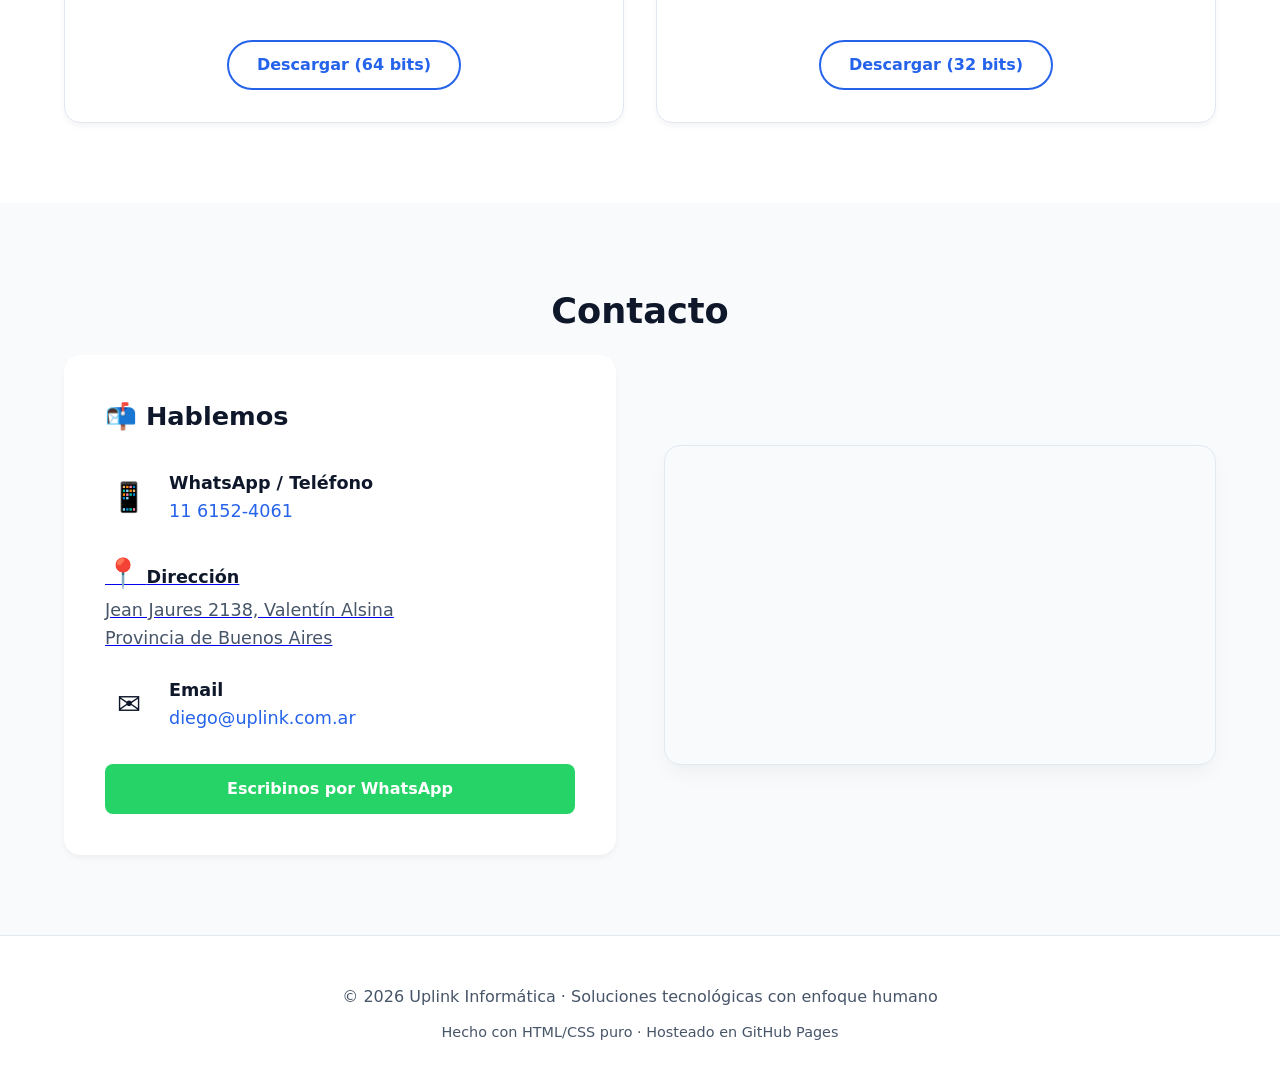
==== commit 3f3cf3d0: "Update index.html Agregado enlace a maps al texto de la dirección" ====
--- a/index.html
+++ b/index.html
@@ -4,429 +4,7 @@
     <meta charset="UTF-8">
     <meta name="viewport" content="width=device-width, initial-scale=1.0">
     <title>Uplink Informática · Soluciones tecnológicas</title>
-    <style>
-        /* ========== VARIABLES ========== */
-        :root {
-            --primary: #2563eb;
-            --primary-dark: #1d4ed8;
-            --primary-soft: #dbeafe;
-            --bg: #ffffff;
-            --bg-alt: #f8fafc;
-            --text: #0f172a;
-            --text-light: #475569;
-            --text-soft: #64748b;
-            --gray-light: #f1f5f9;
-            --gray-border: #e2e8f0;
-            --shadow-sm: 0 4px 6px -1px rgb(0 0 0 / 0.05);
-            --shadow-md: 0 10px 25px -5px rgb(0 0 0 / 0.05), 0 8px 10px -6px rgb(0 0 0 / 0.02);
-            --radius: 16px;
-            --radius-sm: 8px;
-        }
-
-        /* ========== RESET ========== */
-        * {
-            margin: 0;
-            padding: 0;
-            box-sizing: border-box;
-        }
-
-        body {
-            font-family: 'Inter', system-ui, -apple-system, 'Segoe UI', Roboto, sans-serif;
-            line-height: 1.6;
-            color: var(--text);
-            background: var(--bg);
-        }
-
-        .container {
-            max-width: 1200px;
-            margin: 0 auto;
-            padding: 0 24px;
-        }
-
-        /* ========== HEADER ========== */
-        header {
-            padding: 20px 0;
-            border-bottom: 1px solid var(--gray-border);
-            background: rgba(255,255,255,0.9);
-            backdrop-filter: blur(8px);
-            position: sticky;
-            top: 0;
-            z-index: 100;
-        }
-
-        nav {
-            display: flex;
-            justify-content: space-between;
-            align-items: center;
-        }
-
-        .logo {
-            font-size: 1.6rem;
-            font-weight: 700;
-            color: var(--primary);
-            text-decoration: none;
-            letter-spacing: -0.5px;
-        }
-
-        .nav-links {
-            display: flex;
-            gap: 32px;
-        }
-
-        .nav-links a {
-            text-decoration: none;
-            color: var(--text);
-            font-weight: 500;
-            transition: color 0.2s;
-        }
-
-        .nav-links a:hover {
-            color: var(--primary);
-        }
-
-        /* ========== HERO ========== */
-        .hero {
-            text-align: center;
-            padding: 80px 0 100px;
-            background: linear-gradient(to bottom, white, var(--bg-alt));
-        }
-
-        .hero h1 {
-            font-size: 3.2rem;
-            font-weight: 700;
-            line-height: 1.2;
-            margin-bottom: 24px;
-            max-width: 900px;
-            margin-left: auto;
-            margin-right: auto;
-            color: #0a1a2f;
-        }
-
-        .hero p {
-            font-size: 1.3rem;
-            color: var(--text-light);
-            max-width: 700px;
-            margin: 0 auto;
-        }
-
-        /* ========== SERVICIOS ========== */
-        .services {
-            padding: 80px 0;
-            background: var(--bg-alt);
-        }
-
-        .section-title {
-            text-align: center;
-            font-size: 2.2rem;
-            font-weight: 600;
-            margin-bottom: 16px;
-            color: var(--text);
-        }
-
-        .section-subtitle {
-            text-align: center;
-            font-size: 1.1rem;
-            color: var(--text-light);
-            max-width: 600px;
-            margin: 0 auto 48px;
-        }
-
-        .grid {
-            display: grid;
-            grid-template-columns: repeat(auto-fit, minmax(300px, 1fr));
-            gap: 32px;
-        }
-
-        .services .card {
-            background: white;
-            padding: 32px;
-            border-radius: var(--radius);
-            box-shadow: var(--shadow-sm);
-            border: 1px solid white;
-            transition: all 0.25s;
-        }
-
-        .services .card:hover {
-            border-color: var(--primary);
-            box-shadow: var(--shadow-md);
-            transform: translateY(-4px);
-        }
-
-        .services .card h3 {
-            font-size: 1.4rem;
-            margin-bottom: 20px;
-            color: #0f172a;
-            display: flex;
-            align-items: center;
-            gap: 10px;
-        }
-
-        .services .card p {
-            color: var(--text-soft);
-            margin-bottom: 8px;
-            font-size: 1rem;
-        }
-
-        .services .card ul {
-            list-style: none;
-            margin-top: 12px;
-        }
-
-        .services .card li {
-            color: var(--text-light);
-            margin-bottom: 8px;
-            padding-left: 24px;
-            position: relative;
-        }
-
-        .services .card li::before {
-            content: "▹";
-            color: var(--primary);
-            position: absolute;
-            left: 4px;
-        }
-
-        /* ========== DESCARGAS ========== */
-        .downloads {
-            padding: 80px 0;
-            background: white;
-        }
-
-        .downloads .section-title {
-            margin-bottom: 48px;
-            position: relative;
-            padding-bottom: 16px;
-        }
-
-        .downloads .section-title::after {
-            content: '';
-            position: absolute;
-            bottom: 0;
-            left: 50%;
-            transform: translateX(-50%);
-            width: 80px;
-            height: 3px;
-            background: var(--primary);
-            border-radius: 3px;
-        }
-
-        .downloads .grid {
-            display: grid;
-            grid-template-columns: repeat(auto-fit, minmax(300px, 1fr));
-            gap: 32px;
-        }
-
-        .downloads .card {
-            background: white;
-            padding: 32px;
-            border-radius: var(--radius);
-            border: 1px solid var(--gray-border);
-            box-shadow: var(--shadow-sm);
-            display: flex;
-            flex-direction: column;
-            height: 100%;
-            transition: all 0.25s;
-        }
-
-        .downloads .card:hover {
-            border-color: var(--primary);
-            box-shadow: var(--shadow-md);
-        }
-
-        .downloads .card h3 {
-            font-size: 1.25rem;
-            margin-bottom: 16px;
-            color: #0b1e33;
-        }
-
-        .downloads .card p {
-            color: var(--text-soft);
-            margin-bottom: 24px;
-            flex-grow: 1;
-        }
-
-        .downloads .btn-wrapper {
-            text-align: center;
-            margin-top: auto;
-            padding-top: 16px;
-        }
-
-        .downloads .btn-wrapper .btn {
-            min-width: 160px;
-            background: white;
-            color: var(--primary);
-            border: 2px solid var(--primary);
-            border-radius: 40px;
-            font-weight: 600;
-            padding: 10px 28px;
-            transition: all 0.2s;
-            display: inline-block;
-            text-decoration: none;
-        }
-
-        .downloads .btn-wrapper .btn:hover {
-            background: var(--primary);
-            color: white;
-            box-shadow: 0 10px 20px -8px rgba(37,99,235,0.5);
-            transform: translateY(-2px);
-        }
-
-        /* ========== CONTACTO ========== */
-        .contact {
-            padding: 80px 0;
-            background: var(--bg-alt);
-        }
-
-        .contact-grid {
-            display: grid;
-            grid-template-columns: 1fr 1fr;
-            gap: 48px;
-            align-items: center;
-        }
-
-        .contact-info {
-            background: white;
-            padding: 40px;
-            border-radius: var(--radius);
-            box-shadow: var(--shadow-sm);
-            border: 1px solid white;
-            transition: all 0.25s;
-        }
-
-        .contact-info:hover {
-            border-color: var(--primary);
-            box-shadow: var(--shadow-md);
-        }
-
-        .contact-info h3 {
-            font-size: 1.6rem;
-            font-weight: 600;
-            margin-bottom: 32px;
-            color: var(--text);
-            display: flex;
-            align-items: center;
-            gap: 12px;
-        }
-
-        .contact-detail {
-            display: flex;
-            align-items: center;
-            gap: 16px;
-            margin-bottom: 24px;
-            font-size: 1.1rem;
-        }
-
-        .contact-icon {
-            font-size: 1.8rem;
-            min-width: 48px;
-            text-align: center;
-        }
-
-        .contact-text {
-            color: var(--text-light);
-        }
-
-        .contact-text strong {
-            color: var(--text);
-            font-weight: 600;
-        }
-
-        .contact-text a {
-            color: var(--primary);
-            text-decoration: none;
-            font-weight: 500;
-        }
-
-        .contact-text a:hover {
-            text-decoration: underline;
-        }
-
-        .map-container {
-            width: 100%;
-            height: 320px;
-            border-radius: var(--radius);
-            overflow: hidden;
-            box-shadow: var(--shadow-md);
-            border: 1px solid var(--gray-border);
-        }
-
-        .map-container iframe {
-            width: 100%;
-            height: 100%;
-            border: 0;
-        }
-
-        /* ========== BOTONES GENERALES ========== */
-        .btn {
-            display: inline-block;
-            padding: 12px 32px;
-            background: var(--primary);
-            color: white;
-            text-decoration: none;
-            border-radius: var(--radius-sm);
-            font-weight: 600;
-            transition: all 0.2s;
-            border: none;
-            cursor: pointer;
-        }
-
-        .btn:hover {
-            background: var(--primary-dark);
-            transform: translateY(-2px);
-            box-shadow: var(--shadow-sm);
-        }
-
-        /* ========== FOOTER ========== */
-        footer {
-            text-align: center;
-            padding: 48px 0;
-            background: white;
-            color: var(--text-light);
-            border-top: 1px solid var(--gray-border);
-        }
-
-        /* ========== MOBILE ========== */
-        @media (max-width: 768px) {
-            .hero h1 {
-                font-size: 2.2rem;
-            }
-            
-            .hero p {
-                font-size: 1.1rem;
-            }
-
-            .nav-links {
-                display: none;
-            }
-
-            .contact-grid {
-                grid-template-columns: 1fr;
-            }
-
-            .contact-info {
-                padding: 32px;
-            }
-
-            .section-title {
-                font-size: 1.8rem;
-            }
-        }
-
-        @media (max-width: 480px) {
-            .container {
-                padding: 0 20px;
-            }
-
-            .services .card,
-            .downloads .card {
-                padding: 24px;
-            }
-
-            .downloads .btn-wrapper .btn {
-                min-width: 140px;
-            }
-        }
-    </style>
+	<link rel="stylesheet" href="formato.css">
 </head>
 <body>
     <header>
@@ -528,11 +106,16 @@
                             <a href="https://wa.me/541161524061">11 6152-4061</a></span>
                         </div>
 
-                        <div class="contact-detail">
-                            <span class="contact-icon">📍</span>
-                            <span class="contact-text"><strong>Dirección</strong><br>
-                            Jean Jaures 2138, Valentín Alsina<br>Provincia de Buenos Aires</span>
-                        </div>
+						<div class="contact-detail">
+							<a href="https://maps.app.goo.gl/nQETTeX55zbQXokp9">
+								<span class="contact-icon">📍</span>
+								<span class="contact-text">
+									<strong>Dirección</strong><br>
+									Jean Jaures 2138, Valentín Alsina<br>
+									Provincia de Buenos Aires
+								</span>
+							</a>
+						</div>
 
                         <div class="contact-detail">
                             <span class="contact-icon">✉️</span>
@@ -540,15 +123,15 @@
                             <a href="mailto:diego@uplink.com.ar">diego@uplink.com.ar</a></span>
                         </div>
 
-                        <div style="margin-top: 32px;">
-                            <a href="https://wa.me/541161524061" class="btn" style="background: #25D366; border: none; width: 100%; text-align: center;">Escribinos por WhatsApp</a>
+                        <div class="contact-wa">
+                            <a href="https://wa.me/541161524061" class="btn btn-wa-contact">Escribinos por WhatsApp</a>
                         </div>
                     </div>
 
                     <!-- MAPA -->
                     <div class="map-container">
                         <iframe 
-						  src="https://www.google.com/maps/embed?pb=!1m18!1m12!1m3!1d3279.748313146521!2d-58.41749592426479!3d-34.70380977291222!2m3!1f0!2f0!3f0!3m2!1i1024!2i768!4f13.1!3m3!1m2!1s0x95bccd3d7c3f3f3f%3A0x3f3f3f3f3f3f3f!2sJean%20Jaures%202138%2C%20Valent%C3%ADn%20Alsina%2C%20Provincia%20de%20Buenos%20Aires!5e0!3m2!1ses!2sar!4v1700000000000!5m2!1ses!2sar" 
+						  src="https://www.google.com/maps/embed?pb=!1m18!1m12!1m3!1d3281.142942128731!2d-58.40335552350051!3d-34.67634166133865!2m3!1f0!2f0!3f0!3m2!1i1024!2i768!4f13.1!3m3!1m2!1s0x95bccc913772a08d%3A0xb78e71c15a71119a!2sUplink%20Inform%C3%A1tica!5e0!3m2!1ses!2sar!4v1772817524130!5m2!1ses!2sar"
 						  width="100%" 
 						  height="100%" 
 						  style="border:0;" 
@@ -565,7 +148,7 @@
     <footer>
         <div class="container">
             <p>© 2026 Uplink Informática · Soluciones tecnológicas con enfoque humano</p>
-            <p style="margin-top: 12px; font-size: 0.9rem;">Hecho con HTML/CSS puro · Hosteado en GitHub Pages</p>
+            <p class="copyright-detalle">Hecho con HTML/CSS puro · Hosteado en GitHub Pages</p>
         </div>
     </footer>
 
@@ -597,4 +180,4 @@
         });
     </script>
 </body>
-</html>+</html>
--- a/formato.css
+++ b/formato.css
@@ -0,0 +1,438 @@
+/* formato.css */
+/* ========== VARIABLES ========== */
+:root {
+	--primary: #2563eb;
+	--primary-dark: #1d4ed8;
+	--primary-soft: #dbeafe;
+	--bg: #ffffff;
+	--bg-alt: #f8fafc;
+	--text: #0f172a;
+	--text-light: #475569;
+	--text-soft: #64748b;
+	--gray-light: #f1f5f9;
+	--gray-border: #e2e8f0;
+	--shadow-sm: 0 4px 6px -1px rgb(0 0 0 / 0.05);
+	--shadow-md: 0 10px 25px -5px rgb(0 0 0 / 0.05), 0 8px 10px -6px rgb(0 0 0 / 0.02);
+	--radius: 16px;
+	--radius-sm: 8px;
+}
+
+/* ========== RESET ========== */
+* {
+	margin: 0;
+	padding: 0;
+	box-sizing: border-box;
+}
+
+body {
+	font-family: 'Inter', system-ui, -apple-system, 'Segoe UI', Roboto, sans-serif;
+	line-height: 1.6;
+	color: var(--text);
+	background: var(--bg);
+}
+
+.container {
+	max-width: 1200px;
+	margin: 0 auto;
+	padding: 0 24px;
+}
+
+/* ========== HEADER ========== */
+header {
+	padding: 20px 0;
+	border-bottom: 1px solid var(--gray-border);
+	background: rgba(255,255,255,0.9);
+	backdrop-filter: blur(8px);
+	position: sticky;
+	top: 0;
+	z-index: 100;
+}
+
+nav {
+	display: flex;
+	justify-content: space-between;
+	align-items: center;
+}
+
+.logo {
+	font-size: 1.6rem;
+	font-weight: 700;
+	color: var(--primary);
+	text-decoration: none;
+	letter-spacing: -0.5px;
+}
+
+.nav-links {
+	display: flex;
+	gap: 32px;
+}
+
+.nav-links a {
+	text-decoration: none;
+	color: var(--text);
+	font-weight: 500;
+	transition: color 0.2s;
+}
+
+.nav-links a:hover {
+	color: var(--primary);
+}
+
+/* ========== HERO ========== */
+.hero {
+	text-align: center;
+	padding: 80px 0 100px;
+	background: linear-gradient(to bottom, var(--primary), white);
+}
+
+.hero h1 {
+	font-size: 3.2rem;
+	font-weight: 700;
+	line-height: 1.2;
+	margin-bottom: 24px;
+	max-width: 900px;
+	margin-left: auto;
+	margin-right: auto;
+	color: #0a1a2f;
+}
+
+.hero p {
+	font-size: 1.3rem;
+	color: var(--text-light);
+	max-width: 700px;
+	margin: 0 auto;
+}
+
+/* ========== SERVICIOS ========== */
+.services {
+	padding: 80px 0;
+	background: var(--bg-alt);
+}
+
+.section-title {
+	text-align: center;
+	font-size: 2.2rem;
+	font-weight: 600;
+	margin-bottom: 16px;
+	color: var(--text);
+}
+
+.section-subtitle {
+	text-align: center;
+	font-size: 1.1rem;
+	color: var(--text-light);
+	max-width: 600px;
+	margin: 0 auto 48px;
+}
+
+.grid {
+	display: grid;
+	grid-template-columns: repeat(auto-fit, minmax(300px, 1fr));
+	gap: 32px;
+}
+
+.services .card {
+	background: white;
+	padding: 32px;
+	border-radius: var(--radius);
+	box-shadow: var(--shadow-sm);
+	border: 1px solid white;
+	transition: all 0.25s;
+}
+
+.services .card:hover {
+	border-color: var(--primary);
+	box-shadow: var(--shadow-md);
+	transform: translateY(-4px);
+}
+
+.services .card h3 {
+	font-size: 1.4rem;
+	margin-bottom: 20px;
+	color: #0f172a;
+	display: flex;
+	align-items: center;
+	gap: 10px;
+}
+
+.services .card p {
+	color: var(--text-soft);
+	margin-bottom: 8px;
+	font-size: 1rem;
+}
+
+.services .card ul {
+	list-style: none;
+	margin-top: 12px;
+}
+
+.services .card li {
+	color: var(--text-light);
+	margin-bottom: 8px;
+	padding-left: 24px;
+	position: relative;
+}
+
+.services .card li::before {
+	content: "▹";
+	color: var(--primary);
+	position: absolute;
+	left: 4px;
+}
+
+/* ========== DESCARGAS ========== */
+.downloads {
+	padding: 80px 0;
+	background: white;
+}
+
+.downloads .section-title {
+	margin-bottom: 48px;
+	position: relative;
+	padding-bottom: 16px;
+}
+
+.downloads .section-title::after {
+	content: '';
+	position: absolute;
+	bottom: 0;
+	left: 50%;
+	transform: translateX(-50%);
+	width: 80px;
+	height: 3px;
+	background: var(--primary);
+	border-radius: 3px;
+}
+
+.downloads .grid {
+	display: grid;
+	grid-template-columns: repeat(auto-fit, minmax(300px, 1fr));
+	gap: 32px;
+}
+
+.downloads .card {
+	background: white;
+	padding: 32px;
+	border-radius: var(--radius);
+	border: 1px solid var(--gray-border);
+	box-shadow: var(--shadow-sm);
+	display: flex;
+	flex-direction: column;
+	height: 100%;
+	transition: all 0.25s;
+}
+
+.downloads .card:hover {
+	border-color: var(--primary);
+	box-shadow: var(--shadow-md);
+}
+
+.downloads .card h3 {
+	font-size: 1.25rem;
+	margin-bottom: 16px;
+	color: #0b1e33;
+}
+
+.downloads .card p {
+	color: var(--text-soft);
+	margin-bottom: 24px;
+	flex-grow: 1;
+}
+
+.downloads .btn-wrapper {
+	text-align: center;
+	margin-top: auto;
+	padding-top: 16px;
+}
+
+.downloads .btn-wrapper .btn {
+	min-width: 160px;
+	background: white;
+	color: var(--primary);
+	border: 2px solid var(--primary);
+	border-radius: 40px;
+	font-weight: 600;
+	padding: 10px 28px;
+	transition: all 0.2s;
+	display: inline-block;
+	text-decoration: none;
+}
+
+.downloads .btn-wrapper .btn:hover {
+	background: var(--primary);
+	color: white;
+	box-shadow: 0 10px 20px -8px rgba(37,99,235,0.5);
+	transform: translateY(-2px);
+}
+
+/* ========== CONTACTO ========== */
+.contact {
+	padding: 80px 0;
+	background: var(--bg-alt);
+}
+
+.contact-grid {
+	display: grid;
+	grid-template-columns: 1fr 1fr;
+	gap: 48px;
+	align-items: center;
+}
+
+.contact-info {
+	background: white;
+	padding: 40px;
+	border-radius: var(--radius);
+	box-shadow: var(--shadow-sm);
+	border: 1px solid white;
+	transition: all 0.25s;
+}
+
+.contact-info:hover {
+	border-color: var(--primary);
+	box-shadow: var(--shadow-md);
+}
+
+.contact-info h3 {
+	font-size: 1.6rem;
+	font-weight: 600;
+	margin-bottom: 32px;
+	color: var(--text);
+	display: flex;
+	align-items: center;
+	gap: 12px;
+}
+
+.contact-detail {
+	display: flex;
+	align-items: center;
+	gap: 16px;
+	margin-bottom: 24px;
+	font-size: 1.1rem;
+}
+
+.contact-icon {
+	font-size: 1.8rem;
+	min-width: 48px;
+	text-align: center;
+}
+
+.contact-text {
+	color: var(--text-light);
+}
+
+.contact-text strong {
+	color: var(--text);
+	font-weight: 600;
+}
+
+.contact-text a {
+	color: var(--primary);
+	text-decoration: none;
+	font-weight: 500;
+}
+
+.contact-text a:hover {
+	text-decoration: underline;
+}
+
+.contact-wa {
+	margin-top: 32px;
+}
+
+.map-container {
+	width: 100%;
+	height: 320px;
+	border-radius: var(--radius);
+	overflow: hidden;
+	box-shadow: var(--shadow-md);
+	border: 1px solid var(--gray-border);
+}
+
+.map-container iframe {
+	width: 100%;
+	height: 100%;
+	border: 0;
+}
+
+/* ========== BOTONES GENERALES ========== */
+.btn {
+	display: inline-block;
+	padding: 12px 32px;
+	background: var(--primary);
+	color: white;
+	text-decoration: none;
+	border-radius: var(--radius-sm);
+	font-weight: 600;
+	transition: all 0.2s;
+	border: none;
+	cursor: pointer;
+}
+
+.btn:hover {
+	background: var(--primary-dark);
+	transform: translateY(-2px);
+	box-shadow: var(--shadow-sm);
+}
+
+.btn-wa-contact {
+	background: #25D366;
+	border: none;
+	width: 100%;
+	text-align: center;
+}
+
+/* ========== FOOTER ========== */
+footer {
+	text-align: center;
+	padding: 48px 0;
+	background: white;
+	color: var(--text-light);
+	border-top: 1px solid var(--gray-border);
+}
+
+.copyright-detalle {
+    margin-top: 12px;
+    font-size: 0.9rem;
+}
+
+/* ========== MOBILE ========== */
+@media (max-width: 768px) {
+	.hero h1 {
+		font-size: 2.2rem;
+	}
+	
+	.hero p {
+		font-size: 1.1rem;
+	}
+
+	.nav-links {
+		display: none;
+	}
+
+	.contact-grid {
+		grid-template-columns: 1fr;
+	}
+
+	.contact-info {
+		padding: 32px;
+	}
+
+	.section-title {
+		font-size: 1.8rem;
+	}
+}
+
+@media (max-width: 480px) {
+	.container {
+		padding: 0 20px;
+	}
+
+	.services .card,
+	.downloads .card {
+		padding: 24px;
+	}
+
+	.downloads .btn-wrapper .btn {
+		min-width: 140px;
+	}
+}
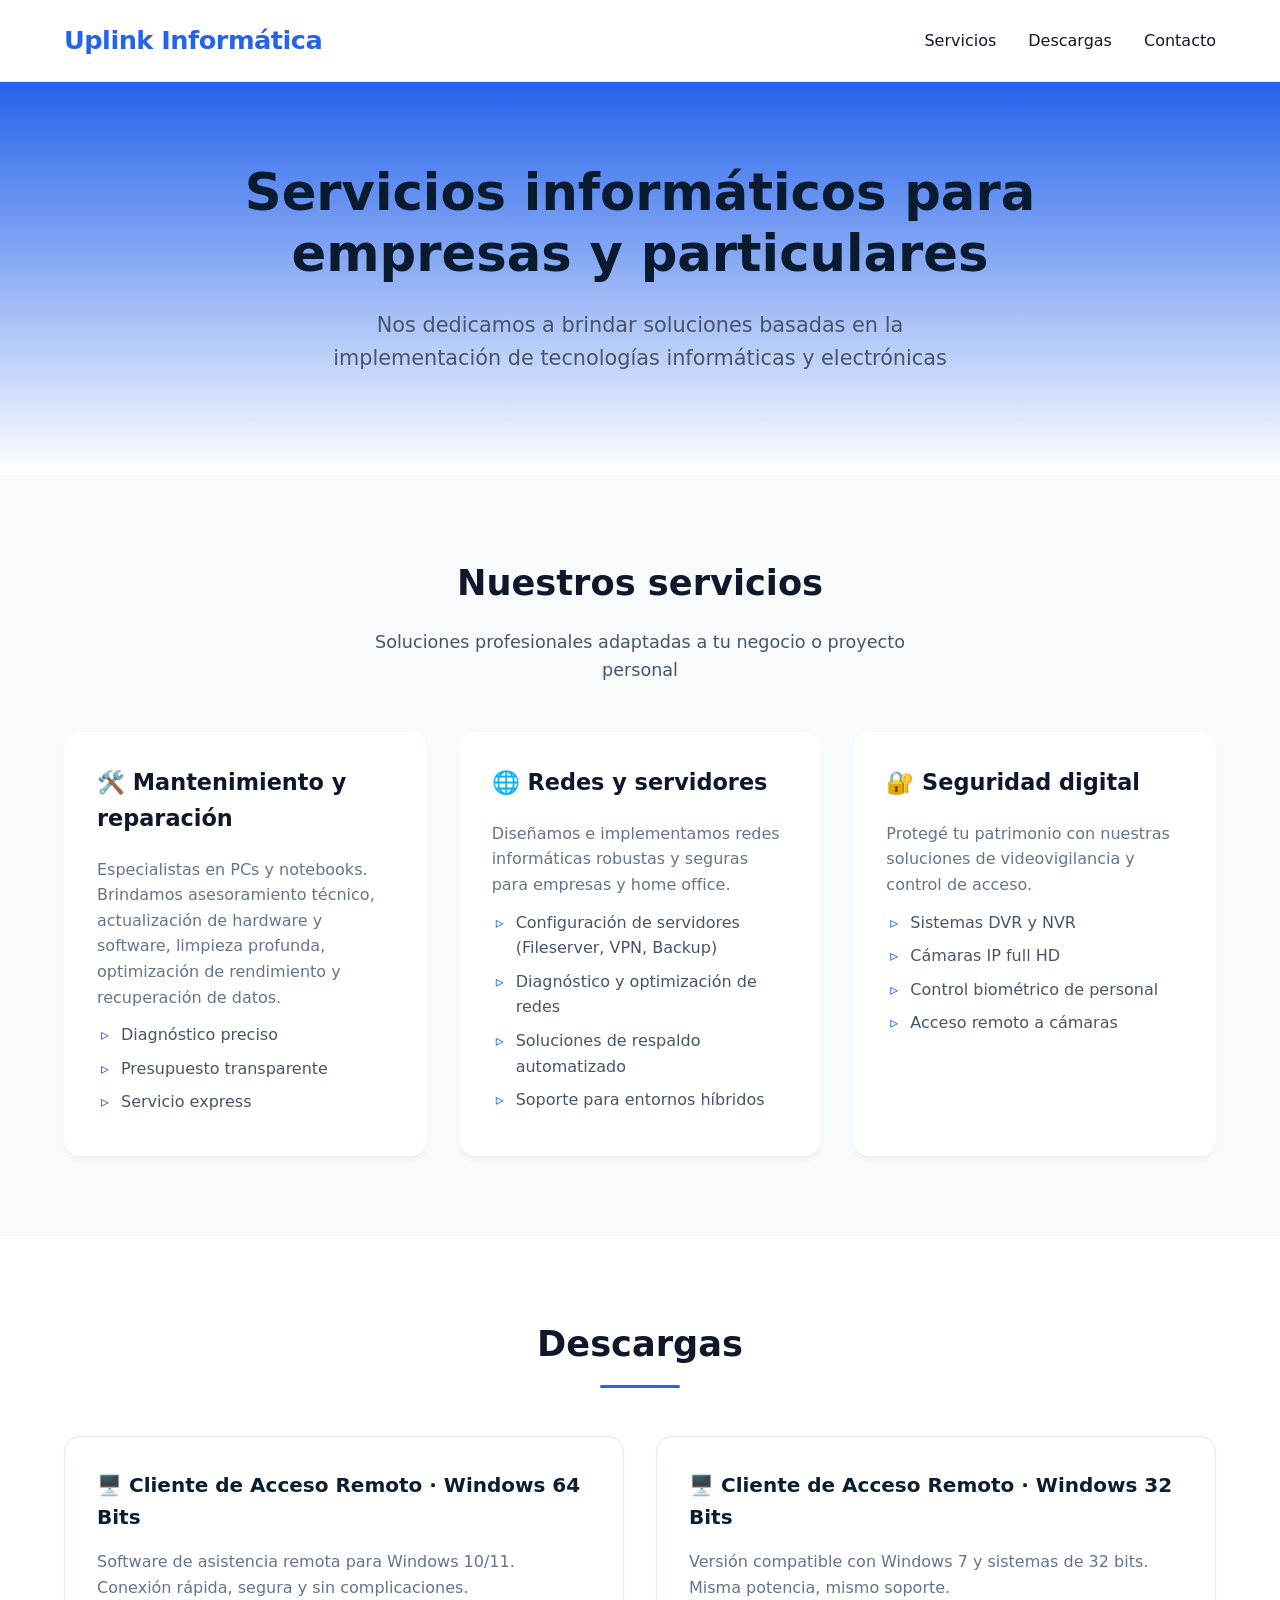
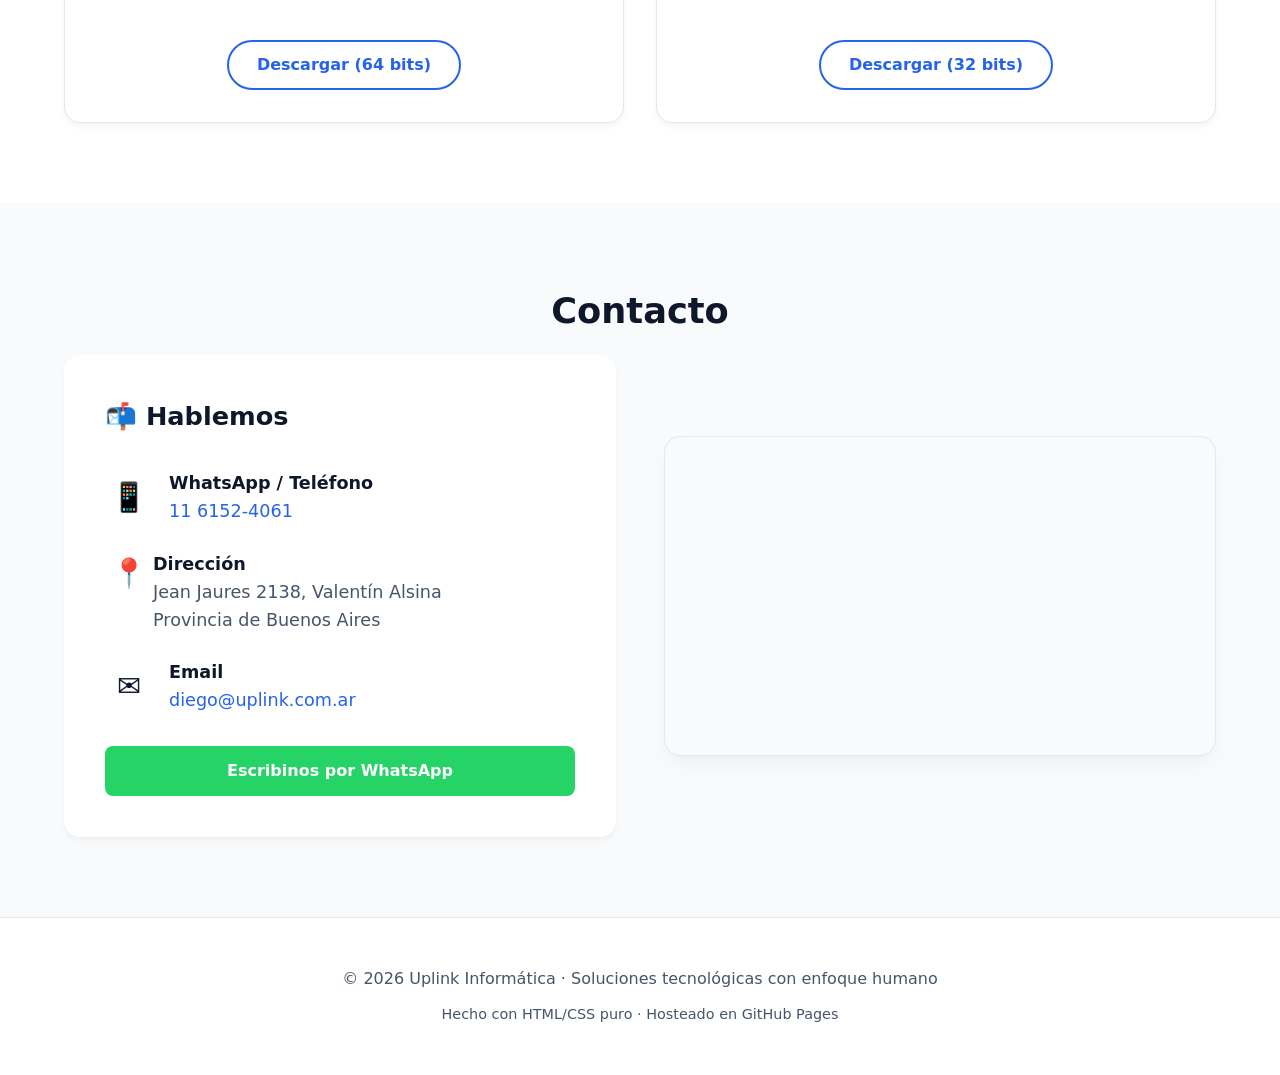
==== commit c36df598: "Update index.html Cambio en urls de descarga de agentes" ====
--- a/index.html
+++ b/index.html
@@ -77,14 +77,14 @@
                         <h3>🖥️ Cliente de Acceso Remoto · Windows 64 Bits</h3>
                         <p>Software de asistencia remota para Windows 10/11. Conexión rápida, segura y sin complicaciones.</p>
                         <div class="btn-wrapper">
-                            <a href="https://mc.uplink.com.ar/meshagents?id=4&meshid=NOhzCdU2oKswG6fxusNjYr7K4dWt4@VfpydMK@d0$UsxfSJTeT52v$e90aMomnVT&installflags=2" class="btn">Descargar (64 bits)</a>
+                            <a href="https://mc.uplink.com.ar/MCUplinkx64.exe" class="btn">Descargar (64 bits)</a>
                         </div>
                     </div>
                     <div class="card">
                         <h3>🖥️ Cliente de Acceso Remoto · Windows 32 Bits</h3>
                         <p>Versión compatible con Windows 7 y sistemas de 32 bits. Misma potencia, mismo soporte.</p>
                         <div class="btn-wrapper">
-                            <a href="https://mc.uplink.com.ar/meshagents?id=3&meshid=NOhzCdU2oKswG6fxusNjYr7K4dWt4@VfpydMK@d0$UsxfSJTeT52v$e90aMomnVT&installflags=2" class="btn">Descargar (32 bits)</a>
+                            <a href="https://mc.uplink.com.ar/MCUplink32.exe" class="btn">Descargar (32 bits)</a>
                         </div>
                     </div>
                 </div>
--- a/formato.css
+++ b/formato.css
@@ -310,6 +310,16 @@
 	font-size: 1.1rem;
 }
 
+.contact-detail a {
+    display: flex;
+    text-decoration: none;
+    color: inherit; /* Mantiene los colores que ya definiste */
+}
+
+.contact-detail a:hover {
+    opacity: 0.8; /* Da un feedback visual al pasar el mouse */
+}
+
 .contact-icon {
 	font-size: 1.8rem;
 	min-width: 48px;
@@ -435,4 +445,5 @@
 	.downloads .btn-wrapper .btn {
 		min-width: 140px;
 	}
-}+
+}
